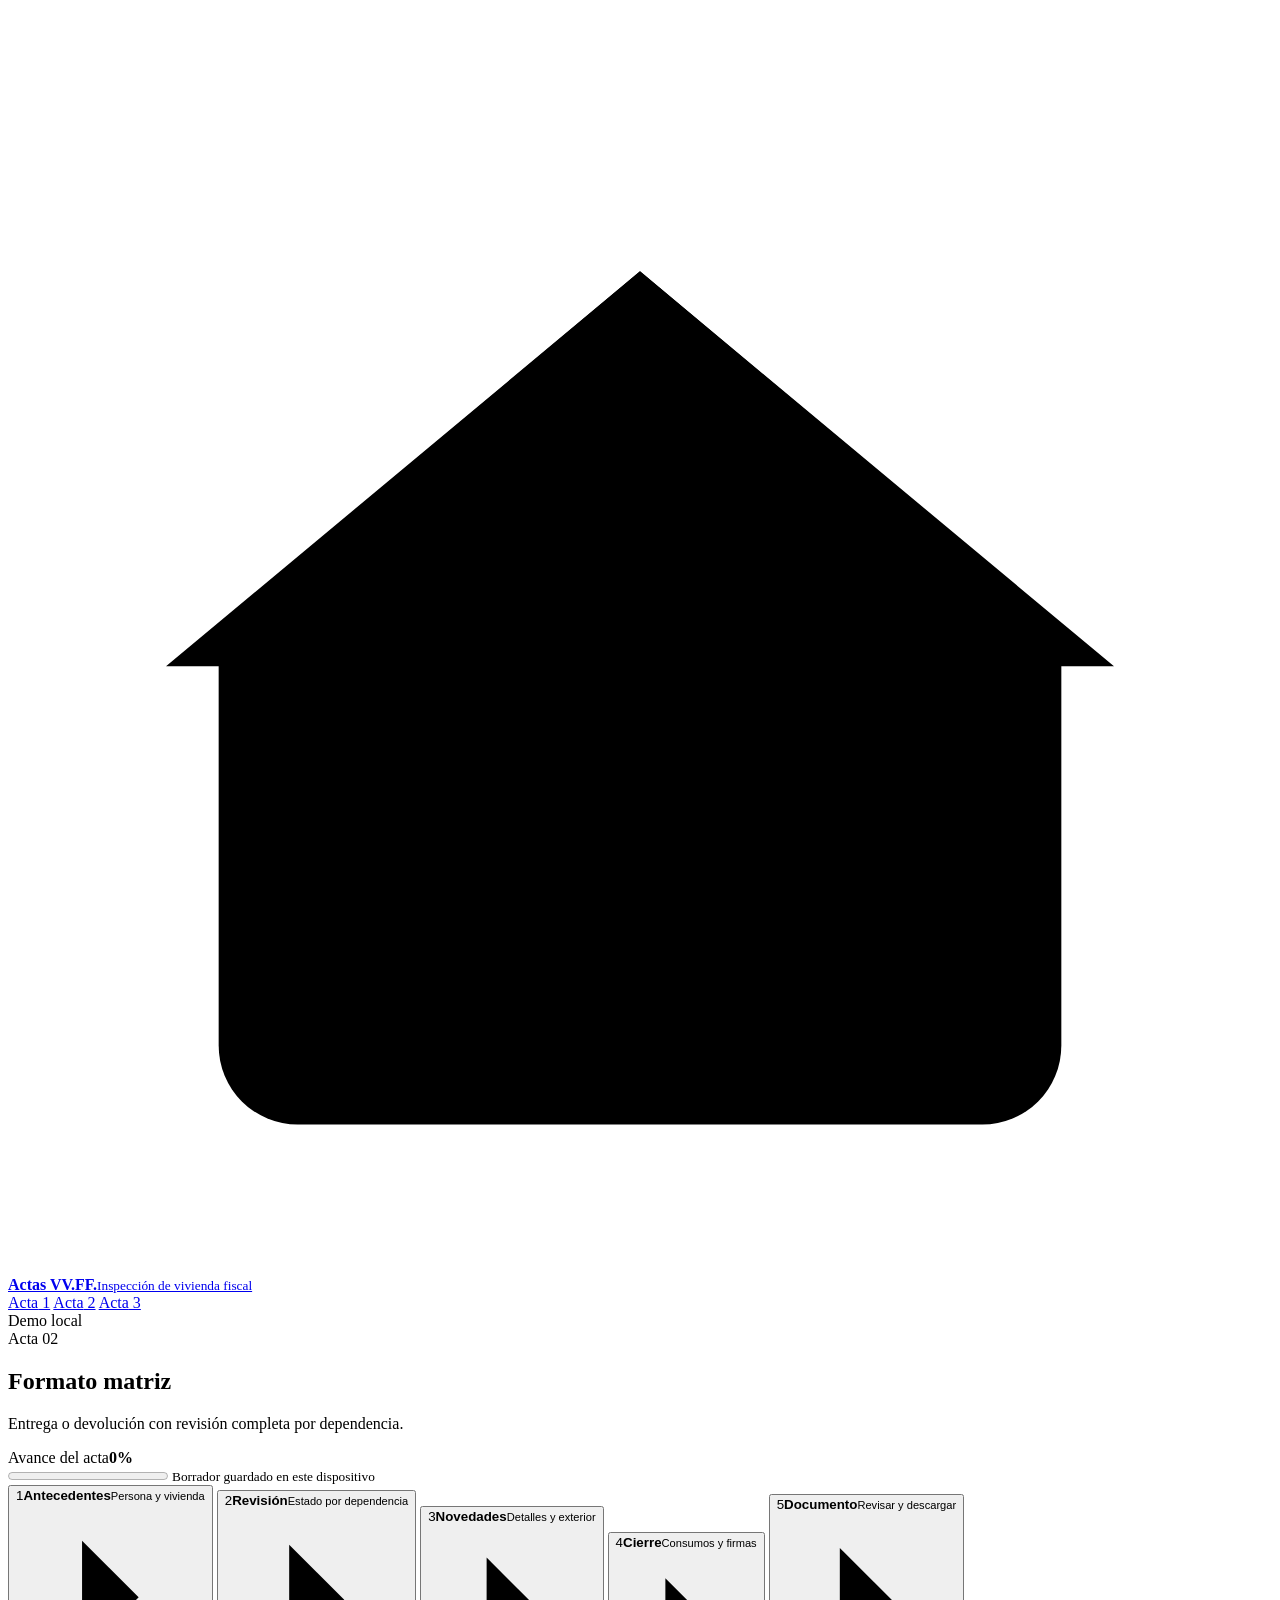
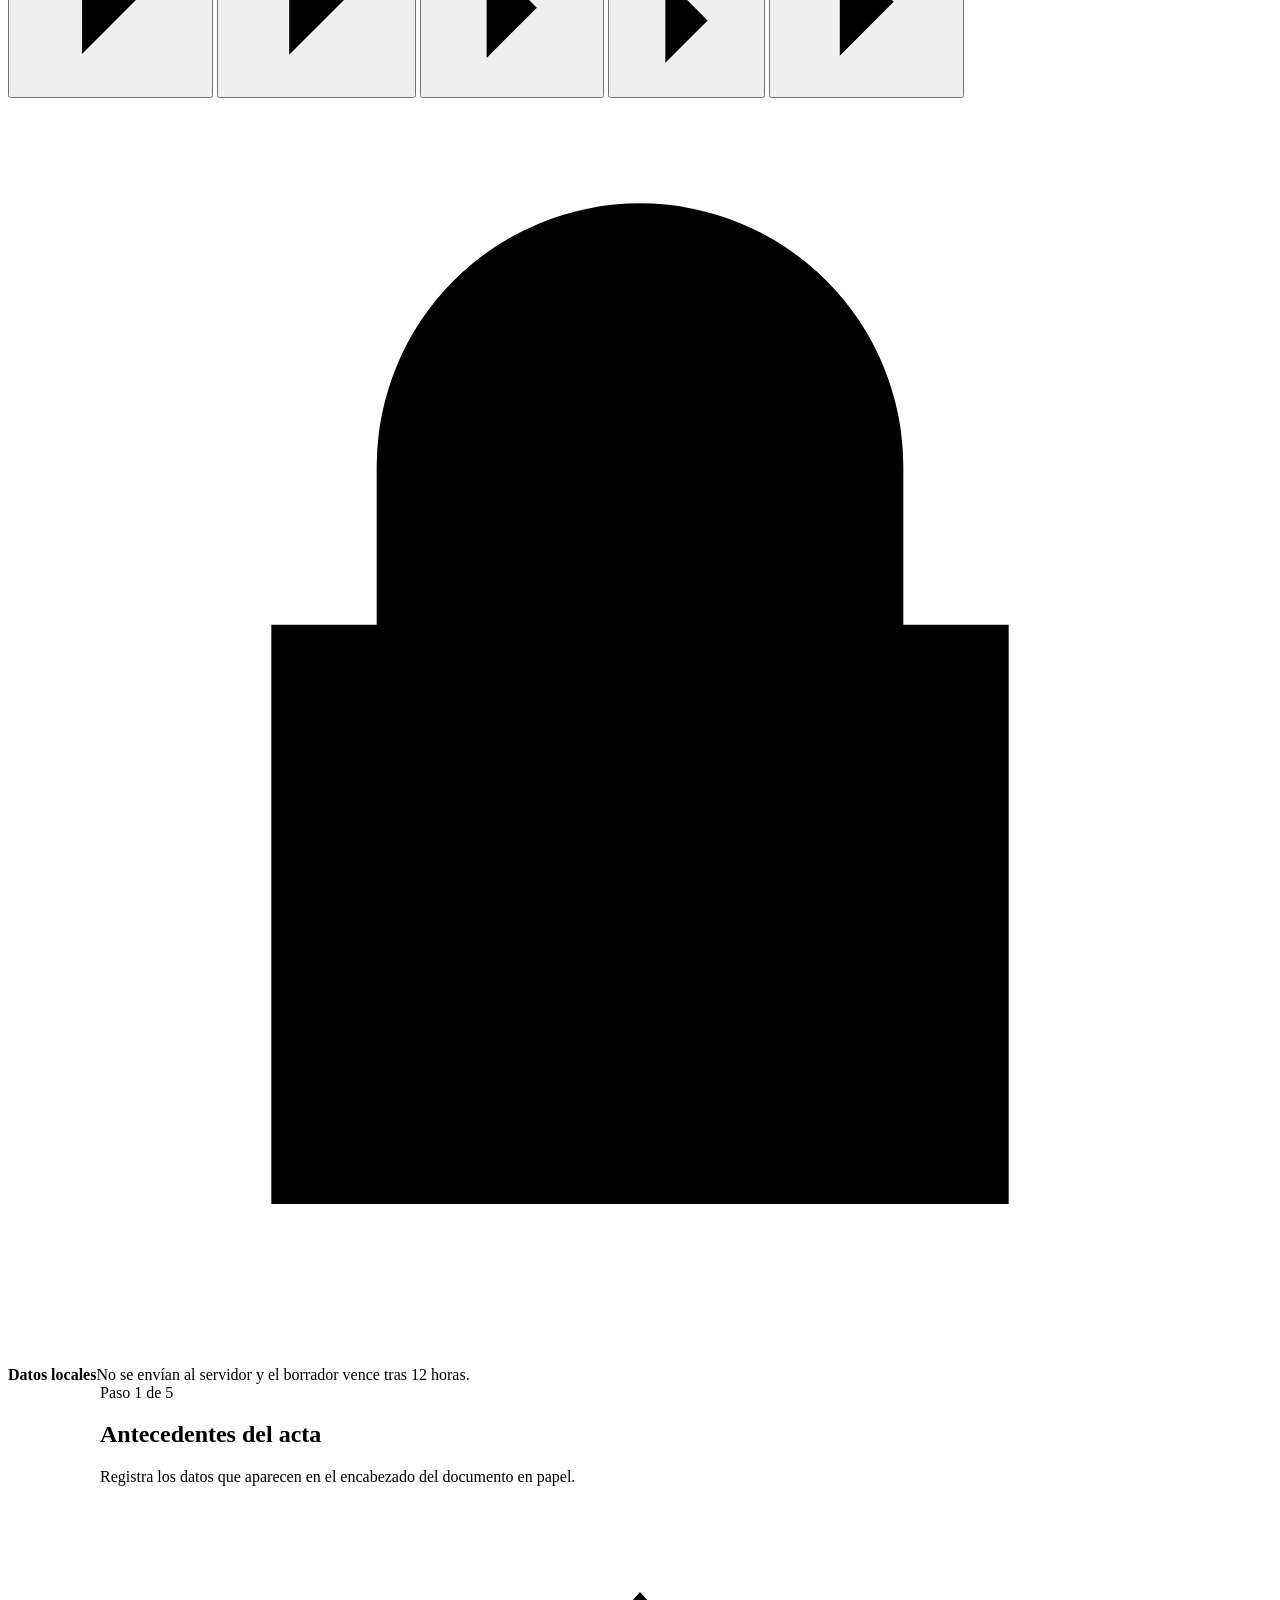
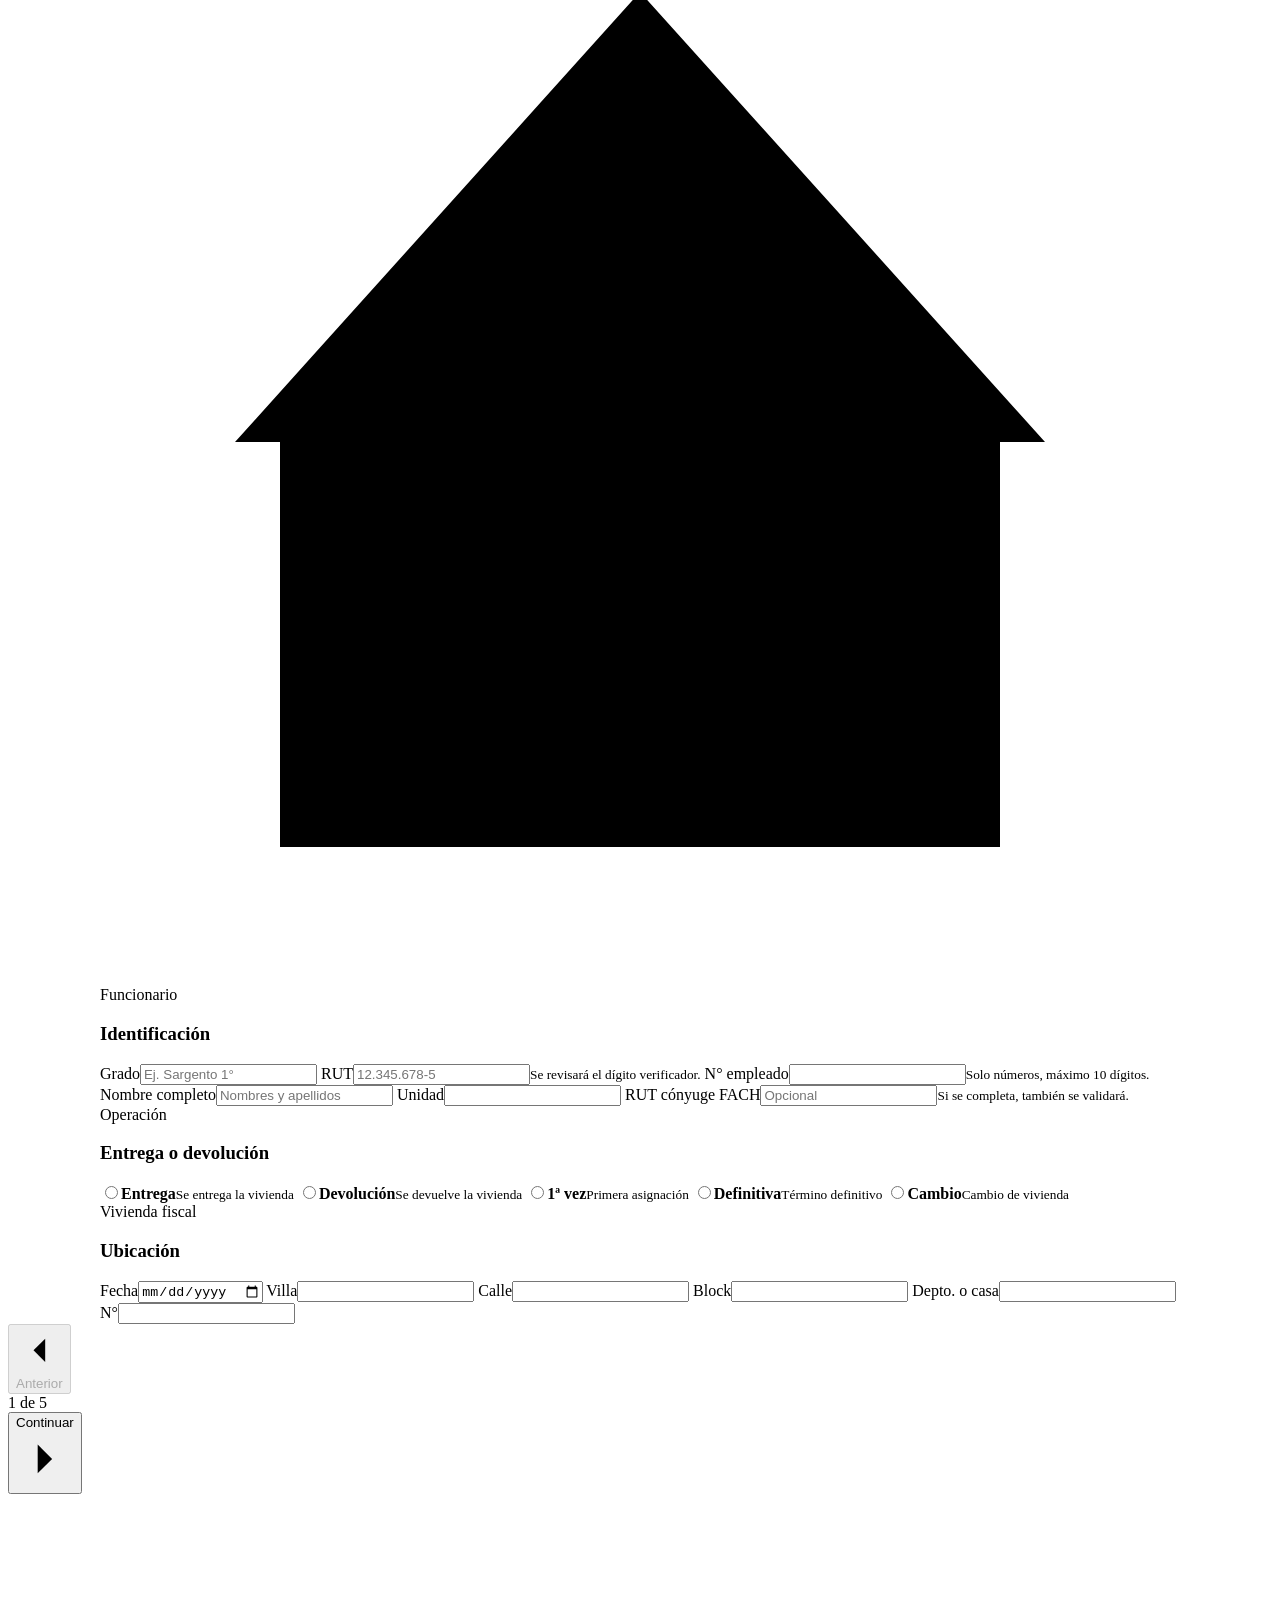
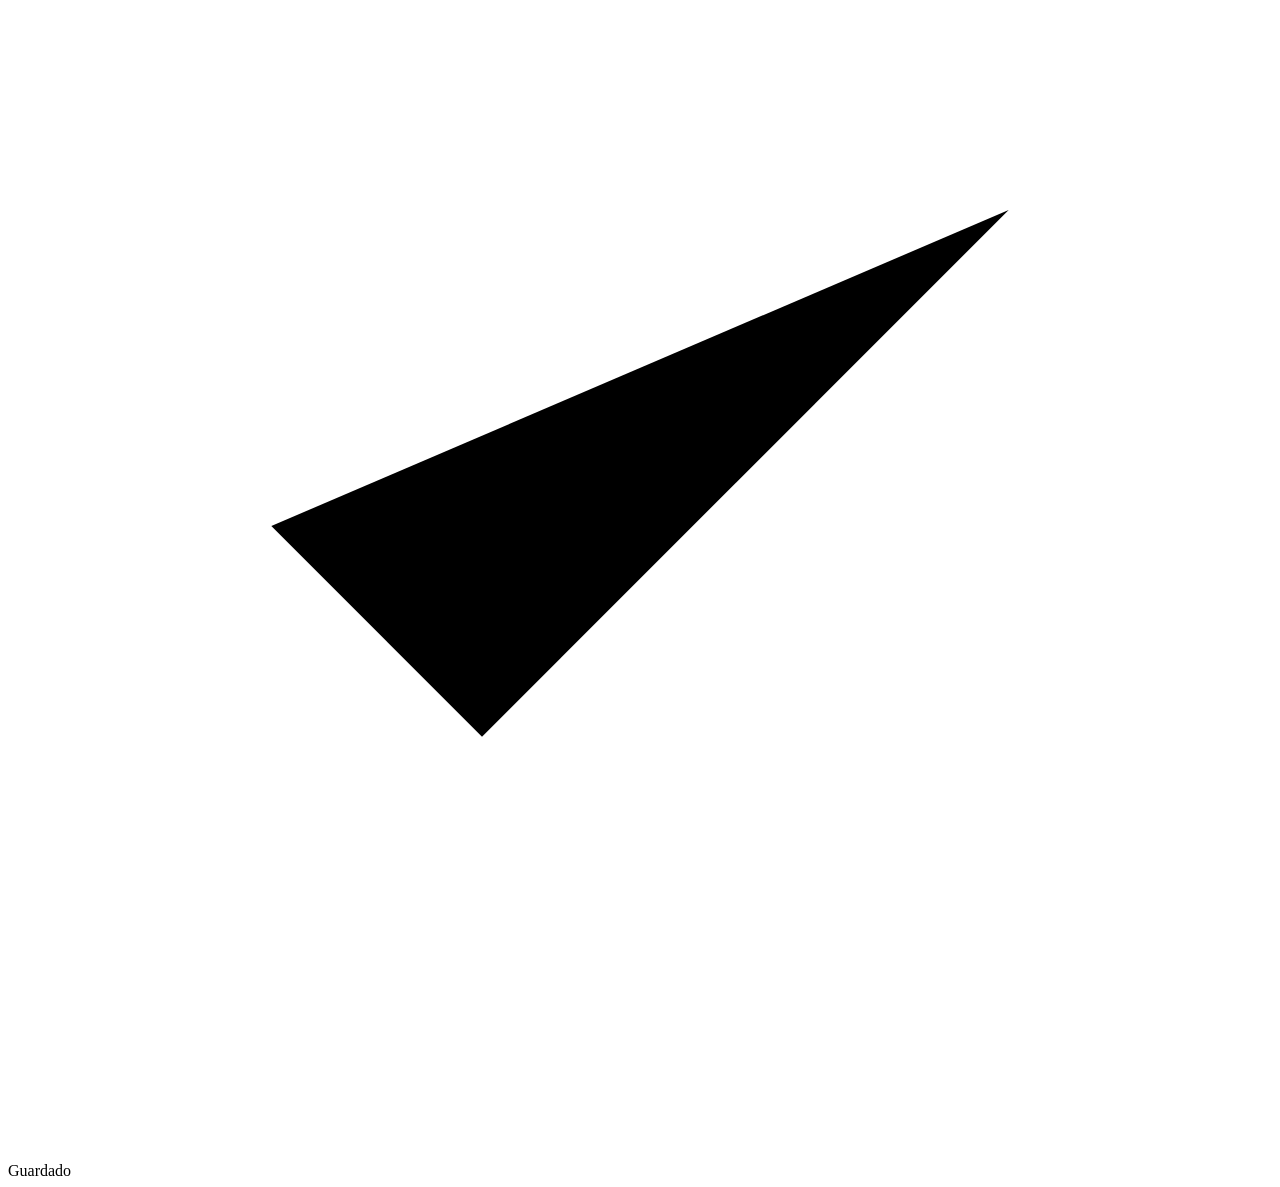
==== acta2.html @ b5ce5979 "Agregar acta2.html" ====
<!doctype html>
<html lang="es">
  <head>
    <meta charset="UTF-8" />
    <meta name="viewport" content="width=device-width, initial-scale=1, viewport-fit=cover" />
    <meta name="theme-color" content="#0d2c46" />
    <meta name="referrer" content="no-referrer" />
    <meta http-equiv="Content-Security-Policy" content="default-src 'self'; base-uri 'none'; object-src 'none'; script-src 'self'; style-src 'self'; img-src 'self' data: blob:; font-src 'self'; connect-src 'none'; media-src 'none'; frame-src 'none'; worker-src 'none'; form-action 'none'" />
    <meta name="description" content="Acta digital de entrega o devolución de vivienda fiscal." />
    <title>Acta 2 · Entrega o devolución de vivienda fiscal</title>
    <link rel="stylesheet" href="styles.css?v=20261114-1" />
    <link rel="stylesheet" href="acta2.css?v=20261113-2" />
  </head>
  <body>
    <div class="app-shell acta2-app">
      <header class="topbar">
        <a class="brand" href="index.html" aria-label="Inicio Actas Vivienda Fiscal">
          <span class="brand-mark" aria-hidden="true">
            <svg viewBox="0 0 48 48"><path d="M8 23.4 24 10l16 13.4v16a3 3 0 0 1-3 3H11a3 3 0 0 1-3-3v-16Z"/><path d="M18 42V28h12v14M6 25 24 10l18 15"/><path d="M35 10v8"/></svg>
          </span>
          <span><strong>Actas VV.FF.</strong><small>Inspección de vivienda fiscal</small></span>
        </a>
        <nav class="acta-switcher" aria-label="Seleccionar tipo de acta">
          <a href="index.html"><span>Acta</span> 1</a>
          <a class="is-active" href="acta2.html" aria-current="page"><span>Acta</span> 2</a>
          <a href="acta3.html"><span>Acta</span> 3</a>
        </nav>
        <div class="status-pill"><span></span> Demo local</div>
      </header>

      <div class="workspace">
        <aside class="sidebar" aria-label="Progreso del acta">
          <div class="sidebar-intro">
            <span class="eyebrow">Acta 02</span>
            <h1>Formato matriz</h1>
            <p>Entrega o devolución con revisión completa por dependencia.</p>
          </div>
          <div class="progress-card">
            <div class="progress-copy"><span>Avance del acta</span><strong id="progressValue">0%</strong></div>
            <progress class="progress-track" id="progressBar" max="100" value="0" aria-label="Avance del acta"></progress>
            <small id="draftStatus">Borrador guardado en este dispositivo</small>
          </div>
          <nav class="steps" aria-label="Secciones del acta">
            <button class="step is-active" type="button" data-step-target="0"><span class="step-number">1</span><span><strong>Antecedentes</strong><small>Persona y vivienda</small></span><svg viewBox="0 0 20 20"><path d="m7 4 6 6-6 6"/></svg></button>
            <button class="step" type="button" data-step-target="1"><span class="step-number">2</span><span><strong>Revisión</strong><small>Estado por dependencia</small></span><svg viewBox="0 0 20 20"><path d="m7 4 6 6-6 6"/></svg></button>
            <button class="step" type="button" data-step-target="2"><span class="step-number">3</span><span><strong>Novedades</strong><small>Detalles y exterior</small></span><svg viewBox="0 0 20 20"><path d="m7 4 6 6-6 6"/></svg></button>
            <button class="step" type="button" data-step-target="3"><span class="step-number">4</span><span><strong>Cierre</strong><small>Consumos y firmas</small></span><svg viewBox="0 0 20 20"><path d="m7 4 6 6-6 6"/></svg></button>
            <button class="step" type="button" data-step-target="4"><span class="step-number">5</span><span><strong>Documento</strong><small>Revisar y descargar</small></span><svg viewBox="0 0 20 20"><path d="m7 4 6 6-6 6"/></svg></button>
          </nav>
          <div class="privacy-note"><svg viewBox="0 0 24 24"><path d="M7 10V7a5 5 0 0 1 10 0v3M5 10h14v11H5z"/></svg><span><strong>Datos locales</strong>No se envían al servidor y el borrador vence tras 12 horas.</span></div>
        </aside>

        <main class="main-content">
          <form id="acta2Form" autocomplete="off">
            <section class="form-step is-active" data-step="0" aria-labelledby="a2Step0Title">
              <div class="section-heading"><div><span class="eyebrow">Paso 1 de 5</span><h2 id="a2Step0Title">Antecedentes del acta</h2><p>Registra los datos que aparecen en el encabezado del documento en papel.</p></div><span class="section-icon"><svg viewBox="0 0 24 24"><path d="M4 21v-9l8-7 8 7v9M9 21v-6h6v6M3 12l9-10 9 10"/></svg></span></div>

              <div class="form-card">
                <div class="card-heading"><span class="card-kicker">Funcionario</span><h3>Identificación</h3></div>
                <div class="field-grid cols-3">
                  <label class="field"><span>Grado</span><input name="grado" type="text" placeholder="Ej. Sargento 1°" maxlength="40" autocomplete="off" /></label>
                  <label class="field"><span>RUT</span><input name="rut" type="text" placeholder="12.345.678-5" maxlength="12" autocomplete="off" /><small class="field-help">Se revisará el dígito verificador.</small></label>
                  <label class="field"><span>N° empleado</span><input name="empleado" type="text" inputmode="numeric" maxlength="10" autocomplete="off" /><small class="field-help">Solo números, máximo 10 dígitos.</small></label>
                  <label class="field span-2"><span>Nombre completo</span><input name="nombre" type="text" placeholder="Nombres y apellidos" maxlength="80" autocomplete="off" /></label>
                  <label class="field"><span>Unidad</span><input name="unidad" type="text" maxlength="60" autocomplete="off" /></label>
                  <label class="field span-2"><span>RUT cónyuge FACH</span><input name="rutConyuge" type="text" placeholder="Opcional" maxlength="12" autocomplete="off" /><small class="field-help">Si se completa, también se validará.</small></label>
                </div>
              </div>

              <div class="form-card">
                <div class="card-heading"><span class="card-kicker">Operación</span><h3>Entrega o devolución</h3></div>
                <div class="choice-grid compact-choices">
                  <label class="choice-card"><input type="radio" name="operacion" value="Entrega"/><span class="choice-check"></span><strong>Entrega</strong><small>Se entrega la vivienda</small></label>
                  <label class="choice-card"><input type="radio" name="operacion" value="Devolución"/><span class="choice-check"></span><strong>Devolución</strong><small>Se devuelve la vivienda</small></label>
                  <label class="choice-card"><input type="radio" name="tipoOperacion" value="1ª vez"/><span class="choice-check"></span><strong>1ª vez</strong><small>Primera asignación</small></label>
                  <label class="choice-card"><input type="radio" name="tipoOperacion" value="Definitiva"/><span class="choice-check"></span><strong>Definitiva</strong><small>Término definitivo</small></label>
                  <label class="choice-card"><input type="radio" name="tipoOperacion" value="Cambio"/><span class="choice-check"></span><strong>Cambio</strong><small>Cambio de vivienda</small></label>
                </div>
              </div>

              <div class="form-card">
                <div class="card-heading"><span class="card-kicker">Vivienda fiscal</span><h3>Ubicación</h3></div>
                <div class="field-grid cols-3">
                  <label class="field"><span>Fecha</span><input name="fecha" type="date" /></label>
                  <label class="field"><span>Villa</span><input name="villa" type="text" maxlength="80" autocomplete="off" /></label>
                  <label class="field"><span>Calle</span><input name="calle" type="text" maxlength="80" autocomplete="off" /></label>
                  <label class="field"><span>Block</span><input name="block" type="text" maxlength="30" autocomplete="off" /></label>
                  <label class="field"><span>Depto. o casa</span><input name="deptoCasa" type="text" maxlength="30" autocomplete="off" /></label>
                  <label class="field"><span>N°</span><input name="numero" type="text" maxlength="30" autocomplete="off" /></label>
                </div>
              </div>
            </section>

            <section class="form-step" data-step="1" hidden aria-labelledby="a2Step1Title">
              <div class="section-heading"><div><span class="eyebrow">Paso 2 de 5</span><h2 id="a2Step1Title">Revisión por dependencia</h2><p>Elige el lugar que estás inspeccionando y marca B, R o M, igual que en la planilla.</p></div><span class="section-icon"><svg viewBox="0 0 24 24"><path d="M9 11 12 14 22 4M21 12v7a2 2 0 0 1-2 2H5a2 2 0 0 1-2-2V5a2 2 0 0 1 2-2h11"/></svg></span></div>
              <div class="paper-legend"><span><b class="good">B</b><strong>Bueno</strong></span><span><b class="regular">R</b><strong>Regular</strong></span><span><b class="bad">M</b><strong>Malo</strong></span><small>Toca nuevamente una marca para dejarla en blanco.</small></div>
              <div class="room-selector-wrap">
                <div class="room-selector-heading"><div><span class="card-kicker">Dependencia</span><h3 id="currentLocationTitle">Hall</h3></div><button type="button" class="button secondary mini-button" id="markAllGood">Completar pendientes con B</button></div>
                <div class="location-tabs" id="locationTabs" role="tablist" aria-label="Dependencias"></div>
              </div>
              <div id="matrixGroups" class="matrix-groups"></div>
            </section>

            <section class="form-step" data-step="2" hidden aria-labelledby="a2Step2Title">
              <div class="section-heading"><div><span class="eyebrow">Paso 3 de 5</span><h2 id="a2Step2Title">Detalle de novedades</h2><p>Anota las observaciones de cada dependencia y registra los elementos exteriores.</p></div><span class="section-icon"><svg viewBox="0 0 24 24"><path d="M4 4h16v16H4zM8 9h8M8 13h8M8 17h5"/></svg></span></div>
              <div class="form-card novelty-card">
                <div class="novelty-heading"><div><span class="card-kicker">Dependencia</span><h3 id="noveltyLocationTitle">Hall</h3></div><select id="noveltyLocation" aria-label="Seleccionar dependencia para escribir novedades"></select></div>
                <label class="field"><span>Novedades u observaciones</span><textarea id="noveltyText" rows="9" placeholder="Describe daños, faltantes, acuerdos o trabajos pendientes..."></textarea></label>
                <div class="novelty-count"><span id="noveltySavedState">Guardado automáticamente</span><span><b id="noveltyCount">0</b>/1200</span></div>
              </div>
              <div class="form-card">
                <div class="card-heading"><span class="card-kicker">Exterior de la vivienda</span><h3>Condición</h3></div>
                <div id="exteriorRows" class="exterior-rows"></div>
              </div>
            </section>

            <section class="form-step" data-step="3" hidden aria-labelledby="a2Step3Title">
              <div class="section-heading"><div><span class="eyebrow">Paso 4 de 5</span><h2 id="a2Step3Title">Cierre administrativo</h2><p>Completa consumos, documentos y firmas. Los campos pueden quedar pendientes.</p></div><span class="section-icon"><svg viewBox="0 0 24 24"><path d="M7 3h10v4H7zM5 5H3v16h18V5h-2M7 12h10M7 16h7"/></svg></span></div>
              <div class="form-card">
                <div class="card-heading"><span class="card-kicker">Propiedad y consumos</span><h3>Datos de control</h3></div>
                <div class="field-grid cols-3">
                  <label class="field"><span>Rol propiedad</span><input name="rolPropiedad" type="text" /></label>
                  <label class="field"><span>N° cliente agua</span><input name="clienteAgua" type="text" /></label>
                  <label class="field"><span>N° cliente electricidad</span><input name="clienteElectricidad" type="text" /></label>
                  <label class="field"><span>N° cliente gas</span><input name="clienteGas" type="text" /></label>
                  <label class="field"><span>Estado luz</span><input name="estadoLuz" type="text" placeholder="Pagado / pendiente / lectura" /></label>
                  <label class="field"><span>Estado agua</span><input name="estadoAgua" type="text" /></label>
                  <label class="field"><span>Estado gas</span><input name="estadoGas" type="text" /></label>
                  <label class="field"><span>Aseo domiciliario</span><input name="aseoDomiciliario" type="text" /></label>
                  <label class="field"><span>Gastos comunes</span><input name="gastosComunes" type="text" /></label>
                  <label class="field"><span>N° de llaves</span><input name="numeroLlaves" type="text" /></label>
                  <label class="field"><span>Controles remotos</span><input name="controlesRemotos" type="text" /></label>
                </div>
              </div>
              <div class="form-card">
                <div class="card-heading"><span class="card-kicker">Documentos entregados</span><h3>Boletas, comprobantes y certificados</h3></div>
                <div id="documentChecks" class="document-checks"></div>
              </div>
              <div class="form-card">
                <div class="card-heading"><span class="card-kicker">Gestión financiera</span><h3>Descuentos</h3></div>
                <div class="field-grid cols-3">
                  <label class="field"><span>DRAA 5,5% · cese</span><input name="draaCese" type="date" /></label>
                  <label class="field"><span>DRAA 5,5% · inicio</span><input name="draaInicio" type="date" /></label>
                  <label class="field"><span>Gasto común · cese</span><input name="gastoCese" type="date" /></label>
                  <label class="field"><span>Gasto común · inicio</span><input name="gastoInicio" type="date" /></label>
                  <label class="field"><span>Fecha de gestión</span><input name="fechaGestion" type="date" /></label>
                  <label class="field"><span>Nombre responsable</span><input name="responsableFinanzas" type="text" /></label>
                </div>
              </div>
              <div class="signature-grid" id="signatureGrid"></div>
            </section>

            <section class="form-step" data-step="4" hidden aria-labelledby="a2Step4Title">
              <div class="section-heading document-heading"><div><span class="eyebrow">Paso 5 de 5</span><h2 id="a2Step4Title">Documento listo para revisar</h2><p>El PDF se crea en este dispositivo y conserva el formato de matriz del acta.</p></div><button type="button" class="button secondary" id="refreshPreview">Actualizar vista</button></div>
              <div class="export-card"><div class="export-icon"><svg viewBox="0 0 24 24"><path d="M7 2h7l5 5v15H7zM14 2v5h5M12 11v7M9 15l3 3 3-3"/></svg></div><div><span class="card-kicker">Exportación local</span><h3>Acta 2 · Formato matriz</h3><p>4 páginas A4 apaisadas, listas para guardar o imprimir.</p></div><div class="export-actions"><button type="button" class="button primary download-button" id="downloadPdf">Descargar PDF</button><button type="button" class="button secondary" id="startNewActa">Nueva acta</button></div></div>
              <div class="resume-note"><svg viewBox="0 0 24 24"><path d="M4 4v6h6M20 20v-6h-6M5.6 15A8 8 0 0 0 19 17M18.4 9A8 8 0 0 0 5 7"/></svg><span><strong>El borrador queda guardado.</strong> Cambiar entre Acta 1 y Acta 2 no borra lo que hayas escrito.</span></div>
              <div class="preview-toolbar"><div><strong>Vista previa</strong><span>4 páginas · A4 apaisado</span></div><div class="preview-tabs" id="previewTabs" role="tablist"></div></div>
              <div class="document-preview"><div class="paper wide-paper"><canvas id="previewCanvas"></canvas></div></div>
            </section>
          </form>

          <footer class="form-actions"><button type="button" class="button ghost" id="previousStep" disabled><svg viewBox="0 0 24 24"><path d="m15 18-6-6 6-6"/></svg>Anterior</button><div class="step-counter"><span id="stepCounter">1</span> de 5</div><button type="button" class="button primary" id="nextStep">Continuar<svg viewBox="0 0 24 24"><path d="m9 18 6-6-6-6"/></svg></button></footer>
        </main>
      </div>
    </div>
    <div class="toast" id="toast" role="status" aria-live="polite"><svg viewBox="0 0 24 24"><path d="m5 12 4 4L19 6"/></svg><span>Guardado</span></div>
    <div class="modal-backdrop" id="finishModal" hidden><section class="finish-modal" role="dialog" aria-modal="true"><div class="finish-modal-icon"><svg viewBox="0 0 24 24"><path d="m5 12 4 4L19 6"/></svg></div><span class="card-kicker" id="finishKicker">Descarga completada</span><h2 id="finishTitle">PDF descargado correctamente</h2><p id="finishDescription">Puedes mantener este borrador o comenzar una nueva Acta 2.</p><div class="finish-options"><button type="button" class="finish-option keep" id="keepDraft"><span class="finish-option-icon"><svg viewBox="0 0 24 24"><path d="M4 4v6h6M20 20v-6h-6M5.6 15A8 8 0 0 0 19 17M18.4 9A8 8 0 0 0 5 7"/></svg></span><span><strong>Mantener borrador</strong><small>Podrás retomarla después</small></span></button><button type="button" class="finish-option new" id="confirmNewActa"><span class="finish-option-icon"><svg viewBox="0 0 24 24"><path d="M12 5v14M5 12h14"/></svg></span><span><strong>Iniciar nueva acta</strong><small>Limpiará campos y firmas</small></span></button></div><button type="button" class="modal-cancel" id="cancelModal">Cancelar</button></section></div>
    <script src="security.js?v=20261114-1"></script>
    <script src="validation.js?v=20261114-1"></script>
    <script src="acta2.js?v=20261114-1"></script>
  </body>
</html>
---- acta2.css ----
#acta2Form { max-width: 1080px; margin: 0 auto; }
.compact-choices { grid-template-columns: repeat(5, minmax(0, 1fr)); }
.compact-choices .choice-card { min-height: 96px; }

.paper-legend { margin-bottom: 16px; padding: 14px 17px; border: 1px solid var(--slate-200); border-radius: 13px; background: var(--white); display: flex; align-items: center; gap: 22px; box-shadow: var(--shadow-sm); }
.paper-legend > span { display: flex; align-items: center; gap: 8px; color: var(--slate-700); font-size: 0.72rem; }
.paper-legend b { width: 31px; height: 31px; border-radius: 7px; display: grid; place-items: center; color: var(--white); font-size: 0.8rem; }
.paper-legend b.good { background: var(--green); }
.paper-legend b.regular { background: var(--amber); }
.paper-legend b.bad { background: var(--red); }
.paper-legend small { margin-left: auto; color: var(--slate-500); font-size: 0.65rem; }

.room-selector-wrap { position: sticky; top: 88px; z-index: 22; margin-bottom: 15px; padding: 14px 15px 13px; border: 1px solid var(--slate-200); border-radius: 14px; background: rgb(255 255 255 / 0.96); box-shadow: 0 10px 30px rgb(7 27 45 / 0.11); backdrop-filter: blur(14px); }
.room-selector-heading { margin-bottom: 11px; display: flex; align-items: flex-end; justify-content: space-between; gap: 15px; }
.room-selector-heading h3, .novelty-heading h3 { margin: 4px 0 0; color: var(--navy-900); font-size: 1.02rem; }
.mini-button { min-height: 36px; padding: 0 12px; font-size: 0.66rem; }
.location-tabs { display: flex; gap: 6px; overflow-x: auto; padding-bottom: 2px; scrollbar-width: thin; }
.location-tab { min-height: 37px; flex: 0 0 auto; padding: 0 12px; border: 1px solid var(--slate-300); border-radius: 9px; color: var(--slate-600); background: var(--white); font-size: 0.66rem; font-weight: 800; }
.location-tab.is-active { border-color: var(--teal-600); color: var(--white); background: var(--teal-600); box-shadow: 0 4px 12px rgb(22 143 140 / 0.22); }
.location-tab.has-values:not(.is-active)::after { content: ""; width: 6px; height: 6px; margin-left: 7px; border-radius: 50%; background: var(--teal-500); display: inline-block; }

.matrix-groups { display: grid; gap: 11px; }
.matrix-group { border: 1px solid var(--slate-200); border-radius: 14px; overflow: hidden; background: var(--white); box-shadow: var(--shadow-sm); }
.matrix-group-toggle { width: 100%; min-height: 55px; padding: 11px 16px; border: 0; color: var(--navy-900); background: var(--white); display: flex; align-items: center; justify-content: space-between; text-align: left; }
.matrix-group-toggle > span { display: flex; align-items: center; gap: 11px; }
.matrix-group-toggle b { width: 33px; height: 33px; border-radius: 9px; display: grid; place-items: center; color: var(--teal-600); background: var(--teal-50); font-size: 0.7rem; }
.matrix-group-toggle strong { display: block; font-size: 0.8rem; }
.matrix-group-toggle small { display: block; margin-top: 2px; color: var(--slate-500); font-size: 0.62rem; }
.matrix-group-toggle svg { width: 17px; transition: transform 0.18s; }
.matrix-group.is-open .matrix-group-toggle svg { transform: rotate(180deg); }
.matrix-group-content { border-top: 1px solid var(--slate-100); }
.matrix-row { min-height: 58px; padding: 9px 14px 9px 17px; display: grid; grid-template-columns: minmax(150px, 1fr) auto; align-items: center; gap: 14px; }
.matrix-row + .matrix-row { border-top: 1px solid var(--slate-100); }
.matrix-row strong { color: var(--slate-700); font-size: 0.72rem; font-weight: 700; }
.brm-picker { display: grid; grid-template-columns: repeat(3, 50px); gap: 6px; }
.brm-button { width: 50px; height: 39px; border: 1px solid var(--slate-300); border-radius: 8px; color: var(--slate-600); background: var(--white); font-size: 0.72rem; font-weight: 900; }
.brm-button:hover { border-color: var(--teal-500); }
.brm-button.is-selected[data-value="B"] { border-color: var(--green); color: var(--white); background: var(--green); }
.brm-button.is-selected[data-value="R"] { border-color: var(--amber); color: var(--white); background: var(--amber); }
.brm-button.is-selected[data-value="M"] { border-color: var(--red); color: var(--white); background: var(--red); }

.novelty-heading { margin-bottom: 17px; display: flex; align-items: flex-end; justify-content: space-between; gap: 15px; }
.novelty-heading select { min-width: 215px; min-height: 44px; padding: 0 12px; border: 1px solid var(--slate-300); border-radius: 10px; color: var(--navy-900); background: var(--white); font-weight: 700; }
.novelty-count { margin-top: 7px; color: var(--slate-500); display: flex; justify-content: space-between; font-size: 0.63rem; }
.exterior-rows { border: 1px solid var(--slate-200); border-radius: 12px; overflow: hidden; }
.exterior-row { min-height: 58px; padding: 8px 12px 8px 15px; display: grid; grid-template-columns: minmax(150px, 1fr) auto minmax(120px, 0.6fr); align-items: center; gap: 12px; }
.exterior-row + .exterior-row { border-top: 1px solid var(--slate-200); }
.exterior-row > strong { color: var(--slate-700); font-size: 0.72rem; }
.yes-no { display: flex; gap: 5px; }
.yes-no button { min-width: 47px; height: 37px; border: 1px solid var(--slate-300); border-radius: 8px; color: var(--slate-600); background: var(--white); font-size: 0.67rem; font-weight: 900; }
.yes-no button.is-selected { border-color: var(--teal-600); color: var(--white); background: var(--teal-600); }
.exterior-row input { width: 100%; min-height: 38px; padding: 0 10px; border: 1px solid var(--slate-300); border-radius: 8px; outline: 0; }

.document-checks { display: grid; grid-template-columns: repeat(2, minmax(0, 1fr)); gap: 9px; }
.doc-check { min-height: 50px; padding: 8px 11px; border: 1px solid var(--slate-200); border-radius: 10px; color: var(--slate-700); background: var(--slate-50); display: flex; align-items: center; gap: 9px; cursor: pointer; font-size: 0.7rem; font-weight: 700; }
.doc-check input { width: 19px; height: 19px; accent-color: var(--teal-600); }
.wide-paper { width: min(100%, 920px); }

@media (max-width: 1100px) {
  .compact-choices { grid-template-columns: repeat(3, minmax(0, 1fr)); }
}

@media (max-width: 820px) {
  .room-selector-wrap { top: 129px; }
  .paper-legend { align-items: flex-start; flex-wrap: wrap; gap: 10px 16px; }
  .paper-legend small { width: 100%; margin-left: 0; }
  .compact-choices { grid-template-columns: repeat(2, minmax(0, 1fr)); }
  .document-checks { grid-template-columns: 1fr; }
}

@media (max-width: 560px) {
  .room-selector-wrap { top: 129px; margin-left: -4px; margin-right: -4px; }
  .matrix-row { grid-template-columns: minmax(110px, 1fr) auto; padding-left: 13px; }
  .brm-picker { grid-template-columns: repeat(3, 43px); }
  .brm-button { width: 43px; }
  .novelty-heading { align-items: stretch; flex-direction: column; }
  .novelty-heading select { width: 100%; min-width: 0; }
  .exterior-row { grid-template-columns: 1fr auto; }
  .exterior-row input { grid-column: 1 / -1; }
  .compact-choices { grid-template-columns: 1fr; }
}

@media print {
  .acta2-app .form-step:not([data-step="4"]) { display: none !important; }
  .acta2-app .document-preview { display: block; }
}
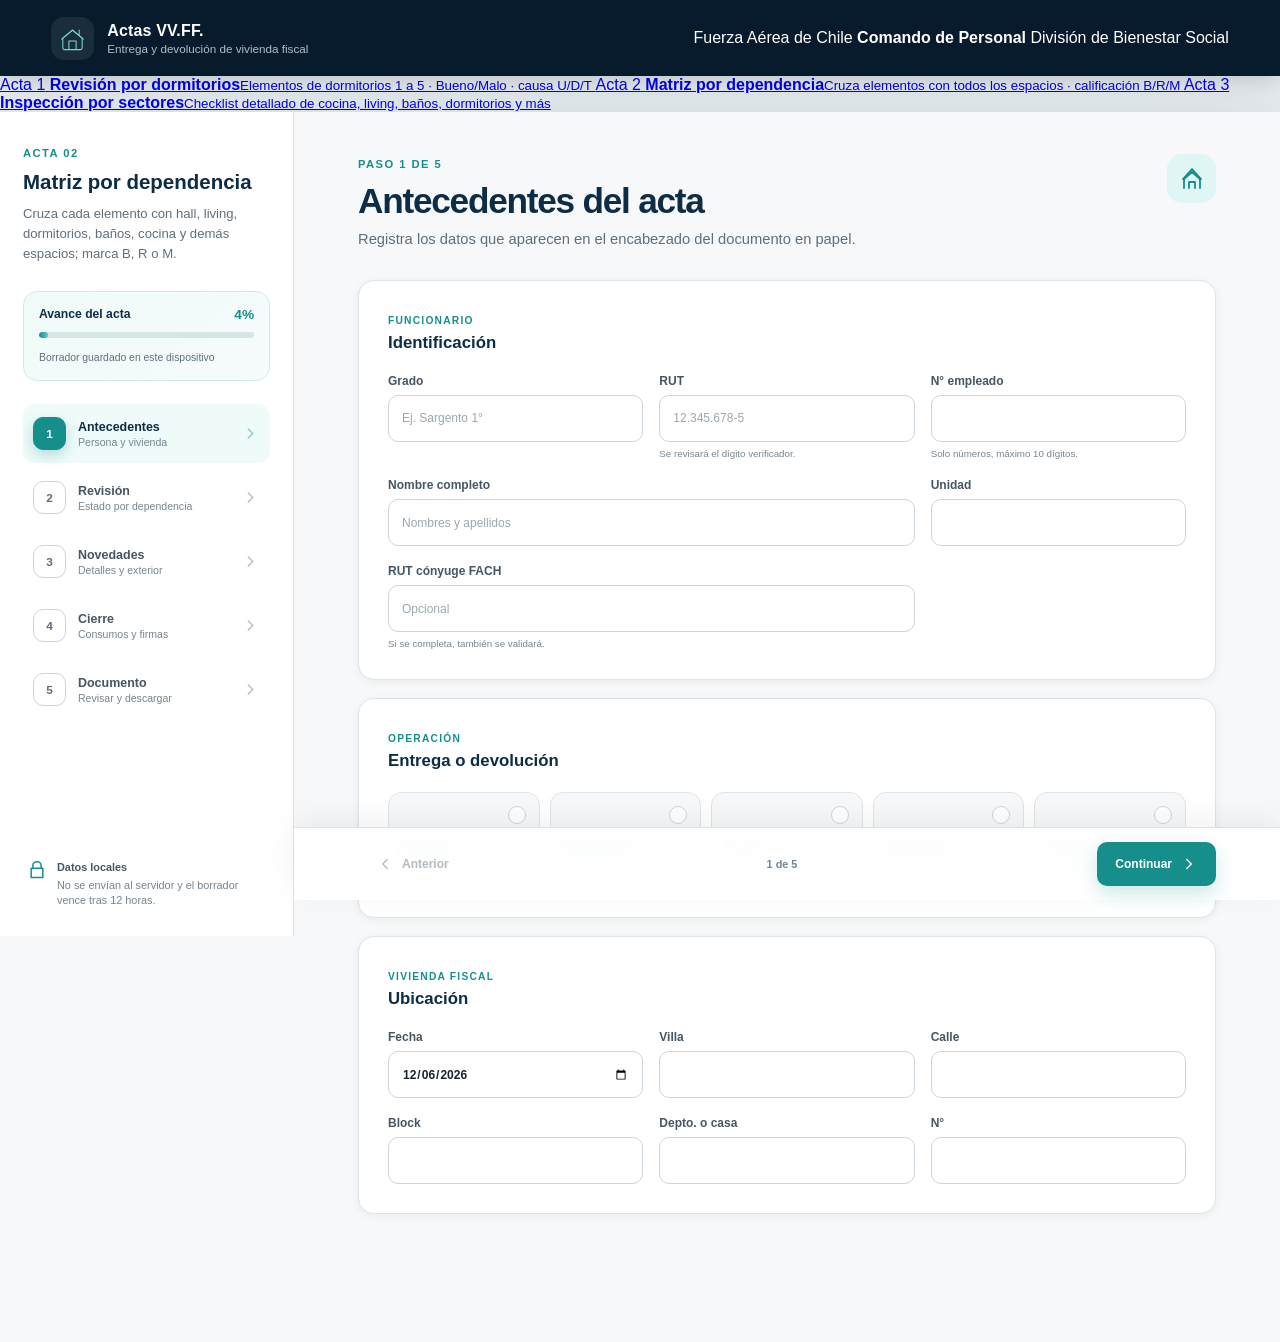
==== commit 62e27a94: "Diferenciar las actas y agregar encabezado institucional" ====
--- a/acta2.html
+++ b/acta2.html
@@ -6,9 +6,9 @@
     <meta name="theme-color" content="#0d2c46" />
     <meta name="referrer" content="no-referrer" />
     <meta http-equiv="Content-Security-Policy" content="default-src 'self'; base-uri 'none'; object-src 'none'; script-src 'self'; style-src 'self'; img-src 'self' data: blob:; font-src 'self'; connect-src 'none'; media-src 'none'; frame-src 'none'; worker-src 'none'; form-action 'none'" />
-    <meta name="description" content="Acta digital de entrega o devolución de vivienda fiscal." />
-    <title>Acta 2 · Entrega o devolución de vivienda fiscal</title>
-    <link rel="stylesheet" href="styles.css?v=20261114-1" />
+    <meta name="description" content="Acta digital de entrega o devolución con matriz de revisión por dependencia." />
+    <title>Acta 2 · Matriz por dependencia</title>
+    <link rel="stylesheet" href="styles.css?v=20261114-2" />
     <link rel="stylesheet" href="acta2.css?v=20261113-2" />
   </head>
   <body>
@@ -18,22 +18,38 @@
           <span class="brand-mark" aria-hidden="true">
             <svg viewBox="0 0 48 48"><path d="M8 23.4 24 10l16 13.4v16a3 3 0 0 1-3 3H11a3 3 0 0 1-3-3v-16Z"/><path d="M18 42V28h12v14M6 25 24 10l18 15"/><path d="M35 10v8"/></svg>
           </span>
-          <span><strong>Actas VV.FF.</strong><small>Inspección de vivienda fiscal</small></span>
+          <span><strong>Actas VV.FF.</strong><small>Entrega y devolución de vivienda fiscal</small></span>
         </a>
-        <nav class="acta-switcher" aria-label="Seleccionar tipo de acta">
-          <a href="index.html"><span>Acta</span> 1</a>
-          <a class="is-active" href="acta2.html" aria-current="page"><span>Acta</span> 2</a>
-          <a href="acta3.html"><span>Acta</span> 3</a>
+        <div class="institutional-mark" aria-label="Fuerza Aérea de Chile, Comando de Personal, División de Bienestar Social">
+          <span>Fuerza Aérea de Chile</span>
+          <strong>Comando de Personal</strong>
+          <span>División de Bienestar Social</span>
+        </div>
+      </header>
+
+      <div class="acta-catalog-wrap">
+        <nav class="acta-catalog" aria-label="Seleccionar el formato de acta">
+          <a class="acta-option" href="index.html">
+            <span class="acta-number">Acta 1</span>
+            <span class="acta-option-copy"><strong>Revisión por dormitorios</strong><small>Elementos de dormitorios 1 a 5 · Bueno/Malo · causa U/D/T</small></span>
+          </a>
+          <a class="acta-option is-active" href="acta2.html" aria-current="page">
+            <span class="acta-number">Acta 2</span>
+            <span class="acta-option-copy"><strong>Matriz por dependencia</strong><small>Cruza elementos con todos los espacios · calificación B/R/M</small></span>
+          </a>
+          <a class="acta-option" href="acta3.html">
+            <span class="acta-number">Acta 3</span>
+            <span class="acta-option-copy"><strong>Inspección por sectores</strong><small>Checklist detallado de cocina, living, baños, dormitorios y más</small></span>
+          </a>
         </nav>
-        <div class="status-pill"><span></span> Demo local</div>
-      </header>
+      </div>
 
       <div class="workspace">
         <aside class="sidebar" aria-label="Progreso del acta">
           <div class="sidebar-intro">
             <span class="eyebrow">Acta 02</span>
-            <h1>Formato matriz</h1>
-            <p>Entrega o devolución con revisión completa por dependencia.</p>
+            <h1>Matriz por dependencia</h1>
+            <p>Cruza cada elemento con hall, living, dormitorios, baños, cocina y demás espacios; marca B, R o M.</p>
           </div>
           <div class="progress-card">
             <div class="progress-copy"><span>Avance del acta</span><strong id="progressValue">0%</strong></div>
--- a/styles.css
+++ b/styles.css
@@ -0,0 +1,409 @@
+:root {
+  --navy-950: #071b2d;
+  --navy-900: #0d2c46;
+  --navy-800: #153d5d;
+  --navy-700: #23516f;
+  --teal-600: #168f8c;
+  --teal-500: #23aaa5;
+  --teal-100: #dff6f4;
+  --teal-50: #effbf9;
+  --slate-900: #182431;
+  --slate-700: #465664;
+  --slate-600: #5f6f7d;
+  --slate-500: #768591;
+  --slate-300: #cdd6dc;
+  --slate-200: #dde4e8;
+  --slate-100: #edf1f3;
+  --slate-50: #f6f8f9;
+  --white: #fff;
+  --green: #25865a;
+  --green-soft: #e6f5ec;
+  --amber: #b36a14;
+  --amber-soft: #fff3da;
+  --red: #ba3a3a;
+  --red-soft: #fdeaea;
+  --shadow-sm: 0 2px 8px rgb(7 27 45 / 0.06);
+  --shadow-md: 0 18px 50px rgb(7 27 45 / 0.12);
+  --radius-sm: 10px;
+  --radius-md: 16px;
+  --radius-lg: 24px;
+  --sidebar-width: 294px;
+}
+
+* { box-sizing: border-box; }
+
+html { scroll-behavior: smooth; }
+
+body {
+  margin: 0;
+  min-width: 320px;
+  background: #e8eef1;
+  color: var(--slate-900);
+  font-family: Inter, ui-sans-serif, -apple-system, BlinkMacSystemFont, "Segoe UI", sans-serif;
+  -webkit-font-smoothing: antialiased;
+}
+
+button, input, textarea, select { font: inherit; }
+button { cursor: pointer; }
+svg { fill: none; stroke: currentColor; stroke-width: 1.8; stroke-linecap: round; stroke-linejoin: round; }
+
+.app-shell { min-height: 100vh; }
+
+.topbar {
+  height: 76px;
+  padding: 0 clamp(18px, 4vw, 54px);
+  background: var(--navy-950);
+  color: var(--white);
+  display: flex;
+  align-items: center;
+  justify-content: space-between;
+  position: sticky;
+  top: 0;
+  z-index: 50;
+  box-shadow: 0 4px 20px rgb(0 0 0 / 0.16);
+}
+
+.brand { color: inherit; display: flex; align-items: center; gap: 13px; text-decoration: none; }
+.brand-mark { width: 43px; height: 43px; display: grid; place-items: center; border-radius: 13px; color: #79d8d2; background: rgb(255 255 255 / 0.08); }
+.brand-mark svg { width: 29px; height: 29px; stroke-width: 1.7; }
+.brand strong, .brand small { display: block; }
+.brand strong { font-size: 1rem; letter-spacing: 0.01em; }
+.brand small { margin-top: 2px; color: #aebfca; font-size: 0.73rem; }
+
+.status-pill { display: flex; align-items: center; gap: 8px; border: 1px solid rgb(255 255 255 / 0.18); padding: 8px 12px; border-radius: 999px; color: #dce7ed; font-size: 0.76rem; font-weight: 700; }
+.status-pill span { width: 7px; height: 7px; background: #70d9a5; border-radius: 50%; box-shadow: 0 0 0 4px rgb(112 217 165 / 0.12); }
+
+.acta-switcher { position: absolute; left: 50%; transform: translateX(-50%); padding: 4px; border: 1px solid rgb(255 255 255 / 0.15); border-radius: 11px; background: rgb(255 255 255 / 0.07); display: flex; align-items: center; gap: 3px; }
+.acta-switcher a, .acta-switcher > span { min-height: 34px; padding: 0 13px; border-radius: 8px; color: #b8c8d2; display: inline-flex; align-items: center; gap: 4px; text-decoration: none; font-size: 0.7rem; font-weight: 800; white-space: nowrap; }
+.acta-switcher a:hover { color: var(--white); background: rgb(255 255 255 / 0.08); }
+.acta-switcher .is-active { color: var(--navy-950); background: #7edbd5; box-shadow: 0 3px 10px rgb(0 0 0 / 0.18); }
+.acta-switcher .is-pending { opacity: 0.48; cursor: not-allowed; }
+
+.workspace { min-height: calc(100vh - 76px); display: grid; grid-template-columns: var(--sidebar-width) minmax(0, 1fr); max-width: 1600px; margin: 0 auto; background: var(--slate-50); box-shadow: 0 0 90px rgb(7 27 45 / 0.12); }
+
+.sidebar {
+  background: var(--white);
+  border-right: 1px solid var(--slate-200);
+  padding: 31px 23px 28px;
+  position: sticky;
+  top: 76px;
+  align-self: start;
+  height: calc(100vh - 76px);
+  overflow-y: auto;
+  display: flex;
+  flex-direction: column;
+}
+
+.eyebrow { color: var(--teal-600); font-size: 0.7rem; line-height: 1; font-weight: 800; letter-spacing: 0.13em; text-transform: uppercase; }
+.sidebar-intro h1 { margin: 8px 0 9px; color: var(--navy-900); font-size: 1.28rem; line-height: 1.25; }
+.sidebar-intro p { margin: 0; color: var(--slate-600); font-size: 0.82rem; line-height: 1.55; }
+
+.progress-card { margin: 26px 0 23px; padding: 15px; background: linear-gradient(140deg, var(--teal-50), #f6fbfb); border: 1px solid #cfe9e7; border-radius: 14px; }
+.progress-copy { display: flex; align-items: center; justify-content: space-between; color: var(--navy-900); font-size: 0.76rem; font-weight: 700; }
+.progress-copy strong { color: var(--teal-600); font-size: 0.85rem; }
+.progress-track { width: 100%; height: 6px; margin: 10px 0 9px; border: 0; border-radius: 999px; background: #d4e7e5; overflow: hidden; appearance: none; }
+.progress-track::-webkit-progress-bar { border-radius: 999px; background: #d4e7e5; }
+.progress-track::-webkit-progress-value { border-radius: 999px; background: linear-gradient(90deg, var(--teal-600), #58cbc4); transition: width 0.3s ease; }
+.progress-track::-moz-progress-bar { border-radius: 999px; background: linear-gradient(90deg, var(--teal-600), #58cbc4); }
+.progress-card small { color: var(--slate-600); font-size: 0.65rem; }
+
+.steps { display: grid; gap: 5px; }
+.step {
+  width: 100%;
+  min-height: 59px;
+  padding: 9px 9px 9px 10px;
+  border: 0;
+  border-radius: 12px;
+  background: transparent;
+  color: var(--slate-600);
+  display: grid;
+  grid-template-columns: 35px 1fr 18px;
+  align-items: center;
+  gap: 10px;
+  text-align: left;
+  transition: 0.2s ease;
+}
+.step:hover { background: var(--slate-50); color: var(--navy-900); }
+.step-number { width: 33px; height: 33px; border: 1px solid var(--slate-300); display: grid; place-items: center; border-radius: 10px; color: var(--slate-600); font-size: 0.74rem; font-weight: 800; background: var(--white); }
+.step strong, .step small { display: block; }
+.step strong { color: var(--slate-700); font-size: 0.78rem; }
+.step small { margin-top: 2px; color: var(--slate-500); font-size: 0.66rem; }
+.step > svg { width: 15px; opacity: 0.45; }
+.step.is-active { background: var(--teal-50); color: var(--teal-600); }
+.step.is-active .step-number { color: var(--white); border-color: var(--teal-600); background: var(--teal-600); box-shadow: 0 5px 14px rgb(22 143 140 / 0.28); }
+.step.is-active strong { color: var(--navy-900); }
+.step.is-complete .step-number { font-size: 0; background: var(--green-soft); border-color: #b6dfc8; color: var(--green); }
+.step.is-complete .step-number::after { content: "✓"; font-size: 0.9rem; }
+
+.privacy-note { margin-top: auto; padding: 20px 4px 0; display: flex; align-items: flex-start; gap: 10px; color: var(--slate-500); font-size: 0.68rem; line-height: 1.4; }
+.privacy-note svg { width: 20px; flex: 0 0 20px; color: var(--teal-600); }
+.privacy-note strong { display: block; margin-bottom: 2px; color: var(--slate-700); }
+
+.main-content { min-width: 0; padding: 42px clamp(24px, 5vw, 74px) 110px; position: relative; }
+#actaForm { max-width: 1040px; margin: 0 auto; }
+.form-step { animation: fadeIn 0.26s ease; }
+@keyframes fadeIn { from { opacity: 0; transform: translateY(5px); } to { opacity: 1; transform: none; } }
+
+.section-heading { margin-bottom: 28px; display: flex; align-items: flex-start; justify-content: space-between; gap: 24px; }
+.section-heading h2 { margin: 9px 0 8px; color: var(--navy-900); font-size: clamp(1.65rem, 3vw, 2.2rem); line-height: 1.12; letter-spacing: -0.035em; }
+.section-heading p { margin: 0; max-width: 650px; color: var(--slate-600); font-size: 0.92rem; line-height: 1.6; }
+.section-icon { width: 49px; height: 49px; flex: 0 0 49px; border-radius: 15px; display: grid; place-items: center; background: var(--teal-100); color: var(--teal-600); }
+.section-icon svg { width: 24px; height: 24px; }
+
+.form-card, .signature-card { margin-bottom: 18px; padding: clamp(20px, 3vw, 29px); border: 1px solid var(--slate-200); border-radius: var(--radius-md); background: var(--white); box-shadow: var(--shadow-sm); }
+.card-heading { margin-bottom: 21px; }
+.card-kicker { color: var(--teal-600); font-size: 0.64rem; font-weight: 800; letter-spacing: 0.12em; text-transform: uppercase; }
+.card-heading h3, .signature-heading h3, .inspection-toolbar h3, .export-card h3 { margin: 5px 0 0; color: var(--navy-900); font-size: 1.05rem; }
+.inline-heading { display: flex; justify-content: space-between; align-items: flex-end; gap: 15px; }
+.selection-hint { color: var(--slate-500); font-size: 0.7rem; }
+
+.field-grid { display: grid; gap: 18px 16px; }
+.field-grid.cols-3 { grid-template-columns: repeat(3, minmax(0, 1fr)); }
+.field-grid.cols-2 { grid-template-columns: repeat(2, minmax(0, 1fr)); }
+.field.span-2 { grid-column: span 2; }
+.field { display: flex; flex-direction: column; gap: 7px; color: var(--slate-700); font-size: 0.75rem; font-weight: 700; }
+.field > span { display: flex; align-items: center; gap: 6px; }
+.field em { padding: 3px 6px; border-radius: 5px; color: var(--teal-600); background: var(--teal-50); font-size: 0.54rem; font-style: normal; text-transform: uppercase; letter-spacing: 0.04em; }
+.field input, .field textarea, .item-observation input {
+  width: 100%;
+  border: 1px solid var(--slate-300);
+  border-radius: 10px;
+  outline: none;
+  background: var(--white);
+  color: var(--slate-900);
+  transition: border-color 0.18s, box-shadow 0.18s, background 0.18s;
+}
+.field input { min-height: 47px; padding: 0 13px; }
+.field textarea { min-height: 112px; padding: 12px 13px; resize: vertical; line-height: 1.45; }
+.field input::placeholder, .field textarea::placeholder, .item-observation input::placeholder { color: #9ba7af; font-weight: 400; }
+.field input:focus, .field textarea:focus, .item-observation input:focus { border-color: var(--teal-500); box-shadow: 0 0 0 4px rgb(35 170 165 / 0.11); }
+.field-help { margin-top: -2px; color: var(--slate-500); font-size: 0.61rem; font-weight: 500; line-height: 1.35; }
+.field.has-error > span { color: var(--red); }
+.field.has-error input, .field.has-error textarea { border-color: var(--red); background: #fffafa; box-shadow: 0 0 0 3px rgb(186 58 58 / 0.08); }
+.field-error { color: var(--red); font-size: 0.62rem; font-weight: 700; line-height: 1.35; }
+
+.tip-card, .declaration-card { display: flex; align-items: flex-start; gap: 12px; padding: 15px 17px; border: 1px solid #cfe5e9; border-radius: 13px; background: #eff8fa; color: var(--slate-600); font-size: 0.76rem; line-height: 1.55; }
+.tip-card svg, .declaration-icon { width: 21px; height: 21px; flex: 0 0 21px; color: var(--teal-600); }
+.tip-card p, .declaration-card p { margin: 0; }
+.tip-card strong, .declaration-card strong { color: var(--navy-900); }
+
+.choice-grid { display: grid; grid-template-columns: repeat(4, minmax(0, 1fr)); gap: 10px; }
+.choice-card { position: relative; min-height: 110px; padding: 16px 12px; border: 1px solid var(--slate-200); border-radius: 13px; background: var(--slate-50); display: flex; flex-direction: column; justify-content: flex-end; transition: 0.18s ease; cursor: pointer; }
+.choice-card:hover { border-color: #9bcfcb; transform: translateY(-1px); }
+.choice-card input, .final-choice input { position: absolute; opacity: 0; pointer-events: none; }
+.choice-check { position: absolute; top: 13px; right: 13px; width: 18px; height: 18px; border: 1.5px solid var(--slate-300); border-radius: 50%; background: var(--white); }
+.choice-card strong { color: var(--navy-900); font-size: 0.78rem; }
+.choice-card small { margin-top: 4px; color: var(--slate-500); font-size: 0.66rem; }
+.choice-card:has(input:checked) { border-color: var(--teal-500); background: var(--teal-50); box-shadow: 0 0 0 2px rgb(35 170 165 / 0.1); }
+.choice-card:has(input:checked) .choice-check { border-color: var(--teal-600); box-shadow: inset 0 0 0 4px var(--white); background: var(--teal-600); }
+
+.inspection-toolbar { margin: 32px 0 16px; display: flex; align-items: flex-end; justify-content: space-between; gap: 20px; }
+.inspection-toolbar h3 { margin-top: 7px; font-size: 1.2rem; }
+.inspection-toolbar p { margin: 5px 0 0; color: var(--slate-600); font-size: 0.76rem; }
+.paper-help { min-width: 255px; padding: 10px 13px; border: 1px solid #cbd9de; border-radius: 11px; background: var(--white); display: flex; align-items: center; gap: 10px; color: var(--slate-600); }
+.paper-help-check { width: 31px; height: 31px; flex: 0 0 31px; border: 2px solid var(--teal-600); border-radius: 5px; display: grid; place-items: center; color: var(--teal-600); font-size: 1.1rem; font-weight: 900; }
+.paper-help strong, .paper-help small { display: block; }
+.paper-help strong { color: var(--navy-900); font-size: 0.69rem; }
+.paper-help small { margin-top: 2px; font-size: 0.6rem; }
+
+.inspection-groups { display: grid; gap: 12px; }
+.inspection-group { border: 1px solid var(--slate-200); border-radius: 14px; overflow: hidden; background: var(--white); box-shadow: var(--shadow-sm); }
+.group-toggle { width: 100%; min-height: 58px; padding: 12px 17px; border: 0; background: var(--white); color: var(--navy-900); display: flex; align-items: center; justify-content: space-between; gap: 15px; text-align: left; }
+.group-toggle > span:first-child { display: flex; align-items: center; gap: 12px; }
+.group-icon { width: 33px; height: 33px; display: grid; place-items: center; border-radius: 9px; color: var(--teal-600); background: var(--teal-50); font-size: 0.77rem; font-weight: 900; }
+.group-toggle strong { display: block; font-size: 0.82rem; }
+.group-toggle small { display: block; margin-top: 2px; color: var(--slate-500); font-size: 0.65rem; }
+.group-toggle svg { width: 18px; transition: transform 0.2s; }
+.inspection-group.is-open .group-toggle svg { transform: rotate(180deg); }
+.group-content { border-top: 1px solid var(--slate-100); }
+.inspection-item { padding: 17px; display: grid; grid-template-columns: minmax(165px, 0.9fr) minmax(350px, 1.65fr) minmax(240px, 1.1fr); gap: 17px; align-items: center; }
+.inspection-item + .inspection-item { border-top: 1px solid var(--slate-100); }
+.item-title strong { display: block; color: var(--navy-900); font-size: 0.79rem; }
+.item-title span { display: block; margin-top: 5px; color: var(--slate-500); font-size: 0.67rem; line-height: 1.38; }
+.condition-paper { border: 1px solid var(--slate-300); border-radius: 10px; overflow: hidden; background: var(--white); }
+.condition-row { min-height: 51px; display: grid; grid-template-columns: 72px 1fr; align-items: stretch; }
+.condition-row + .condition-row { border-top: 1px solid var(--slate-300); }
+.condition-label { padding: 0 8px; border-right: 1px solid var(--slate-300); display: grid; place-items: center; color: var(--slate-700); background: #f2f4f5; font-size: 0.6rem; font-weight: 900; letter-spacing: 0.04em; }
+.condition-row.good .condition-label { color: var(--green); background: #edf7f1; }
+.condition-row.bad .condition-label { color: var(--red); background: #fff1f1; }
+.paper-checks { display: grid; grid-template-columns: repeat(5, minmax(44px, 1fr)); }
+.paper-check { min-width: 44px; min-height: 51px; padding: 4px 2px; border: 0; border-left: 1px solid var(--slate-200); background: var(--white); color: var(--slate-600); display: grid; grid-template-rows: 15px 22px; place-items: center; transition: 0.14s ease; }
+.paper-check:first-child { border-left: 0; }
+.paper-check > span { font-size: 0.58rem; font-weight: 800; }
+.paper-check > i { width: 21px; height: 21px; border: 1.5px solid #8b99a3; border-radius: 4px; display: grid; place-items: center; color: var(--white); font-size: 0.9rem; font-style: normal; font-weight: 900; }
+.condition-row.good .paper-check.is-checked { background: var(--green-soft); color: var(--green); }
+.condition-row.good .paper-check.is-checked > i { border-color: var(--green); background: var(--green); }
+.condition-row.bad .paper-check.is-checked { background: var(--red-soft); color: var(--red); }
+.condition-row.bad .paper-check.is-checked > i { border-color: var(--red); background: var(--red); }
+.item-observation { display: grid; gap: 9px; }
+.item-observation label { display: grid; gap: 5px; color: var(--slate-700); font-size: 0.64rem; font-weight: 800; }
+.item-observation label small { color: var(--slate-500); font-weight: 500; }
+.item-observation input { min-height: 42px; padding: 0 10px; color: var(--slate-700); font-size: 0.66rem; }
+.attribution-picker { display: flex; align-items: center; flex-wrap: wrap; gap: 5px; }
+.attribution-picker > span { margin-right: 2px; color: var(--slate-600); font-size: 0.62rem; font-weight: 700; }
+.attribution-option { min-height: 31px; padding: 3px 7px 3px 4px; border: 1px solid var(--slate-300); border-radius: 7px; background: var(--white); color: var(--slate-600); display: inline-flex; align-items: center; gap: 5px; font-size: 0.58rem; font-weight: 700; }
+.attribution-option b { width: 22px; height: 22px; border-radius: 5px; display: grid; place-items: center; color: var(--navy-900); background: var(--slate-100); font-size: 0.65rem; }
+.attribution-option.is-selected { border-color: var(--teal-500); color: var(--teal-600); background: var(--teal-50); box-shadow: 0 0 0 2px rgb(35 170 165 / 0.08); }
+.attribution-option.is-selected b { color: var(--white); background: var(--teal-600); }
+
+.final-choice-grid { display: grid; grid-template-columns: repeat(3, minmax(0, 1fr)); gap: 11px; margin-bottom: 22px; }
+.final-choice { position: relative; min-height: 82px; padding: 14px; border: 1px solid var(--slate-200); border-radius: 12px; background: var(--slate-50); display: flex; align-items: center; gap: 11px; cursor: pointer; transition: 0.18s ease; }
+.final-icon { width: 36px; height: 36px; flex: 0 0 36px; border-radius: 10px; display: grid; place-items: center; background: var(--white); color: var(--slate-600); }
+.final-icon svg { width: 19px; }
+.final-choice strong, .final-choice small { display: block; }
+.final-choice strong { color: var(--navy-900); font-size: 0.76rem; }
+.final-choice small { margin-top: 3px; color: var(--slate-500); font-size: 0.61rem; line-height: 1.3; }
+.final-choice:has(input:checked).accepted { border-color: #8ec8a8; background: var(--green-soft); }
+.final-choice:has(input:checked).accepted .final-icon { color: var(--green); }
+.final-choice:has(input:checked).observed { border-color: #e4bd79; background: var(--amber-soft); }
+.final-choice:has(input:checked).observed .final-icon { color: var(--amber); }
+.final-choice:has(input:checked).rejected { border-color: #dfa1a1; background: var(--red-soft); }
+.final-choice:has(input:checked).rejected .final-icon { color: var(--red); }
+.textarea-field { position: relative; }
+.char-count { align-self: flex-end; color: var(--slate-500); font-size: 0.62rem; }
+.finance-grid { display: grid; grid-template-columns: repeat(2, minmax(0, 1fr)); gap: 16px; }
+.declaration-card { margin-bottom: 10px; background: var(--teal-50); }
+.declaration-card p { margin-top: 3px; }
+
+.signature-grid { display: grid; grid-template-columns: repeat(2, minmax(0, 1fr)); gap: 17px; }
+.signature-card { margin: 0; }
+.signature-heading { margin-bottom: 15px; display: flex; justify-content: space-between; align-items: flex-start; gap: 15px; }
+.clear-signature { border: 0; padding: 6px; color: var(--teal-600); background: transparent; font-size: 0.68rem; font-weight: 800; }
+.signature-pad { position: relative; height: 155px; margin-top: 14px; border: 1px dashed #9aacb6; border-radius: 12px; overflow: hidden; background-color: #fbfcfc; background-image: linear-gradient(#eff3f5 1px, transparent 1px), linear-gradient(90deg, #eff3f5 1px, transparent 1px); background-size: 22px 22px; touch-action: none; }
+.signature-pad canvas { width: 100%; height: 100%; display: block; cursor: crosshair; touch-action: none; }
+.signature-pad > span { position: absolute; left: 0; right: 0; bottom: 7px; text-align: center; color: #9ba7af; font-size: 0.59rem; pointer-events: none; }
+.signature-grid + .tip-card { margin-top: 18px; }
+
+.document-heading { align-items: center; }
+.button { min-height: 44px; padding: 0 17px; border-radius: 10px; border: 1px solid transparent; display: inline-flex; align-items: center; justify-content: center; gap: 8px; font-size: 0.75rem; font-weight: 800; transition: transform 0.15s, box-shadow 0.15s, background 0.15s; }
+.button:hover:not(:disabled) { transform: translateY(-1px); }
+.button svg { width: 18px; height: 18px; }
+.button.primary { color: var(--white); background: var(--teal-600); box-shadow: 0 8px 19px rgb(22 143 140 / 0.21); }
+.button.primary:hover:not(:disabled) { background: #117e7b; box-shadow: 0 10px 22px rgb(22 143 140 / 0.28); }
+.button.secondary { color: var(--navy-900); border-color: var(--slate-300); background: var(--white); }
+.button.ghost { color: var(--slate-700); background: transparent; }
+.button:disabled { opacity: 0.4; cursor: not-allowed; }
+
+.export-card { margin-bottom: 20px; padding: 19px 21px; border: 1px solid #c7e3e1; border-radius: 15px; background: linear-gradient(135deg, #f2fbfa, #f8fcfc); display: grid; grid-template-columns: 48px 1fr auto; align-items: center; gap: 16px; }
+.export-icon { width: 48px; height: 48px; border-radius: 14px; display: grid; place-items: center; color: var(--teal-600); background: var(--teal-100); }
+.export-icon svg { width: 25px; }
+.export-card h3 { margin-top: 4px; }
+.export-card p { margin: 5px 0 0; color: var(--slate-600); font-size: 0.7rem; }
+.export-actions { display: grid; gap: 7px; min-width: 166px; }
+.download-button { min-height: 48px; }
+.new-act-button { min-height: 41px; }
+.resume-note { margin: -7px 0 20px; padding: 12px 15px; border: 1px solid #d9e2e6; border-radius: 12px; background: var(--white); color: var(--slate-600); display: flex; align-items: flex-start; gap: 10px; font-size: 0.68rem; line-height: 1.45; }
+.resume-note svg { width: 20px; height: 20px; flex: 0 0 20px; color: var(--teal-600); }
+.resume-note strong { color: var(--navy-900); }
+
+.preview-toolbar { padding: 13px 15px; border: 1px solid var(--slate-200); border-radius: 12px 12px 0 0; background: var(--white); display: flex; align-items: center; justify-content: space-between; gap: 15px; }
+.preview-toolbar strong, .preview-toolbar span { display: block; }
+.preview-toolbar strong { color: var(--navy-900); font-size: 0.76rem; }
+.preview-toolbar span { margin-top: 2px; color: var(--slate-500); font-size: 0.62rem; }
+.preview-tabs { padding: 3px; border-radius: 9px; background: var(--slate-100); display: flex; gap: 2px; }
+.preview-tabs button { min-height: 31px; padding: 0 11px; border: 0; border-radius: 7px; color: var(--slate-600); background: transparent; font-size: 0.65rem; font-weight: 800; }
+.preview-tabs button.is-active { color: var(--navy-900); background: var(--white); box-shadow: 0 1px 5px rgb(7 27 45 / 0.1); }
+.document-preview { min-height: 540px; padding: 29px; border: 1px solid var(--slate-200); border-top: 0; border-radius: 0 0 15px 15px; background: #dce3e7; display: grid; place-items: start center; overflow: auto; }
+.paper { width: min(100%, 720px); background: var(--white); box-shadow: 0 13px 37px rgb(7 27 45 / 0.19); }
+.paper canvas { width: 100%; height: auto; display: block; }
+
+.form-actions { position: fixed; left: calc((100vw - min(100vw, 1600px)) / 2 + var(--sidebar-width)); right: calc((100vw - min(100vw, 1600px)) / 2); bottom: 0; z-index: 40; min-height: 73px; padding: 12px clamp(24px, 5vw, 74px); border-top: 1px solid var(--slate-200); background: rgb(255 255 255 / 0.94); backdrop-filter: blur(14px); display: flex; align-items: center; justify-content: space-between; gap: 12px; box-shadow: 0 -8px 30px rgb(7 27 45 / 0.06); }
+.step-counter { color: var(--slate-500); font-size: 0.68rem; font-weight: 700; }
+
+.toast { position: fixed; right: 22px; bottom: 90px; z-index: 80; padding: 12px 16px; border-radius: 11px; color: var(--white); background: var(--navy-900); display: flex; align-items: center; gap: 9px; font-size: 0.72rem; font-weight: 700; box-shadow: var(--shadow-md); opacity: 0; transform: translateY(12px); pointer-events: none; transition: 0.25s ease; }
+.toast.is-visible { opacity: 1; transform: none; }
+.toast svg { width: 18px; color: #79d8d2; }
+
+.modal-backdrop { position: fixed; inset: 0; z-index: 100; padding: 18px; background: rgb(7 27 45 / 0.62); backdrop-filter: blur(6px); display: grid; place-items: center; }
+.modal-backdrop[hidden] { display: none; }
+.finish-modal { width: min(100%, 490px); padding: 30px; border-radius: 20px; background: var(--white); box-shadow: 0 28px 80px rgb(7 27 45 / 0.28); text-align: center; animation: modalIn 0.2s ease; }
+@keyframes modalIn { from { opacity: 0; transform: translateY(8px) scale(0.98); } to { opacity: 1; transform: none; } }
+.finish-modal-icon { width: 54px; height: 54px; margin: 0 auto 16px; border-radius: 16px; color: var(--green); background: var(--green-soft); display: grid; place-items: center; }
+.finish-modal-icon svg { width: 28px; height: 28px; stroke-width: 2.2; }
+.finish-modal.is-confirming .finish-modal-icon { color: var(--teal-600); background: var(--teal-100); }
+.finish-modal h2 { margin: 7px 0 7px; color: var(--navy-900); font-size: 1.35rem; letter-spacing: -0.02em; }
+.finish-modal > p { margin: 0 0 20px; color: var(--slate-600); font-size: 0.78rem; line-height: 1.5; }
+.finish-options { display: grid; grid-template-columns: repeat(2, minmax(0, 1fr)); gap: 10px; }
+.finish-option { min-height: 94px; padding: 13px; border: 1px solid var(--slate-200); border-radius: 13px; background: var(--slate-50); color: var(--slate-700); display: flex; align-items: center; gap: 10px; text-align: left; transition: 0.16s ease; }
+.finish-option:hover { transform: translateY(-1px); border-color: #9fcfcb; background: var(--teal-50); }
+.finish-option-icon { width: 35px; height: 35px; flex: 0 0 35px; border-radius: 10px; display: grid; place-items: center; color: var(--teal-600); background: var(--teal-100); }
+.finish-option.new .finish-option-icon { color: var(--red); background: var(--red-soft); }
+.finish-option-icon svg { width: 19px; }
+.finish-option strong, .finish-option small { display: block; }
+.finish-option strong { color: var(--navy-900); font-size: 0.72rem; }
+.finish-option small { margin-top: 3px; color: var(--slate-500); font-size: 0.59rem; line-height: 1.3; }
+.modal-cancel { margin-top: 16px; padding: 7px 13px; border: 0; background: transparent; color: var(--slate-600); font-size: 0.7rem; font-weight: 800; }
+body.modal-open { overflow: hidden; }
+
+@media (max-width: 1120px) {
+  :root { --sidebar-width: 250px; }
+  .main-content { padding-left: 35px; padding-right: 35px; }
+  .choice-grid { grid-template-columns: repeat(2, minmax(0, 1fr)); }
+  .inspection-item { grid-template-columns: minmax(160px, 0.8fr) minmax(350px, 1.7fr); }
+  .item-observation { grid-column: 1 / -1; }
+}
+
+@media (max-width: 820px) {
+  :root { --sidebar-width: 0px; }
+  .topbar { height: 68px; padding: 0 17px; }
+  .brand-mark { width: 38px; height: 38px; }
+  .brand small { display: none; }
+  .status-pill { padding: 7px 9px; font-size: 0.65rem; }
+  .acta-switcher a, .acta-switcher > span { padding: 0 9px; }
+  .acta-switcher a span, .acta-switcher > span > span { display: none; }
+  .workspace { min-height: calc(100vh - 68px); display: block; }
+  .sidebar { position: sticky; top: 68px; z-index: 35; width: 100%; height: auto; padding: 0; overflow: visible; border-right: 0; border-bottom: 1px solid var(--slate-200); }
+  .sidebar-intro, .progress-card, .privacy-note { display: none; }
+  .steps { display: flex; gap: 0; overflow-x: auto; scrollbar-width: none; padding: 9px 12px; }
+  .steps::-webkit-scrollbar { display: none; }
+  .step { flex: 0 0 auto; width: auto; min-height: 44px; padding: 5px 8px; grid-template-columns: 31px auto; gap: 7px; }
+  .step-number { width: 30px; height: 30px; border-radius: 9px; }
+  .step span:nth-child(2) small, .step > svg { display: none; }
+  .step strong { font-size: 0.69rem; }
+  .main-content { padding: 28px 17px 99px; }
+  .form-actions { left: 0; right: 0; min-height: 69px; padding: 10px 17px max(10px, env(safe-area-inset-bottom)); }
+  .section-heading { margin-bottom: 21px; }
+  .section-icon { display: none; }
+  .field-grid.cols-3, .field-grid.cols-2, .finance-grid, .signature-grid { grid-template-columns: 1fr; }
+  .field.span-2 { grid-column: auto; }
+  .inspection-toolbar { align-items: flex-start; flex-direction: column; }
+  .inspection-item { grid-template-columns: 1fr; gap: 12px; }
+  .item-observation { grid-column: auto; }
+  .final-choice-grid { grid-template-columns: 1fr; }
+  .export-card { grid-template-columns: 45px 1fr; }
+  .export-card .export-actions { grid-column: 1 / -1; }
+  .document-heading { align-items: flex-start; flex-direction: column; }
+  .document-preview { min-height: 440px; padding: 14px; }
+}
+
+@media (max-width: 560px) {
+  .status-pill { display: none; }
+  .topbar { justify-content: flex-start; }
+  .acta-switcher { position: static; transform: none; margin-left: auto; }
+}
+
+@media (max-width: 520px) {
+  .main-content { padding-left: 13px; padding-right: 13px; }
+  .section-heading h2 { font-size: 1.52rem; }
+  .form-card, .signature-card { padding: 18px 15px; border-radius: 14px; }
+  .choice-grid { grid-template-columns: 1fr; }
+  .choice-card { min-height: 83px; }
+  .condition-row { grid-template-columns: 65px 1fr; }
+  .paper-checks { grid-template-columns: repeat(5, minmax(42px, 1fr)); }
+  .paper-check { min-width: 42px; }
+  .attribution-option { flex: 1 1 auto; justify-content: center; }
+  .signature-pad { height: 140px; }
+  .preview-toolbar { align-items: flex-start; flex-direction: column; }
+  .export-card { padding: 16px; }
+  .finish-modal { padding: 24px 18px; }
+  .finish-options { grid-template-columns: 1fr; }
+  .form-actions .button { padding: 0 12px; }
+}
+
+@media print {
+  .topbar, .sidebar, .form-actions, .section-heading, .export-card, .preview-toolbar { display: none !important; }
+  .workspace, .main-content, #actaForm, .form-step { display: block !important; padding: 0; background: white; }
+  .form-step:not([data-step="4"]) { display: none !important; }
+  .document-preview { padding: 0; border: 0; background: white; }
+  .paper { width: 100%; box-shadow: none; break-after: page; }
+}
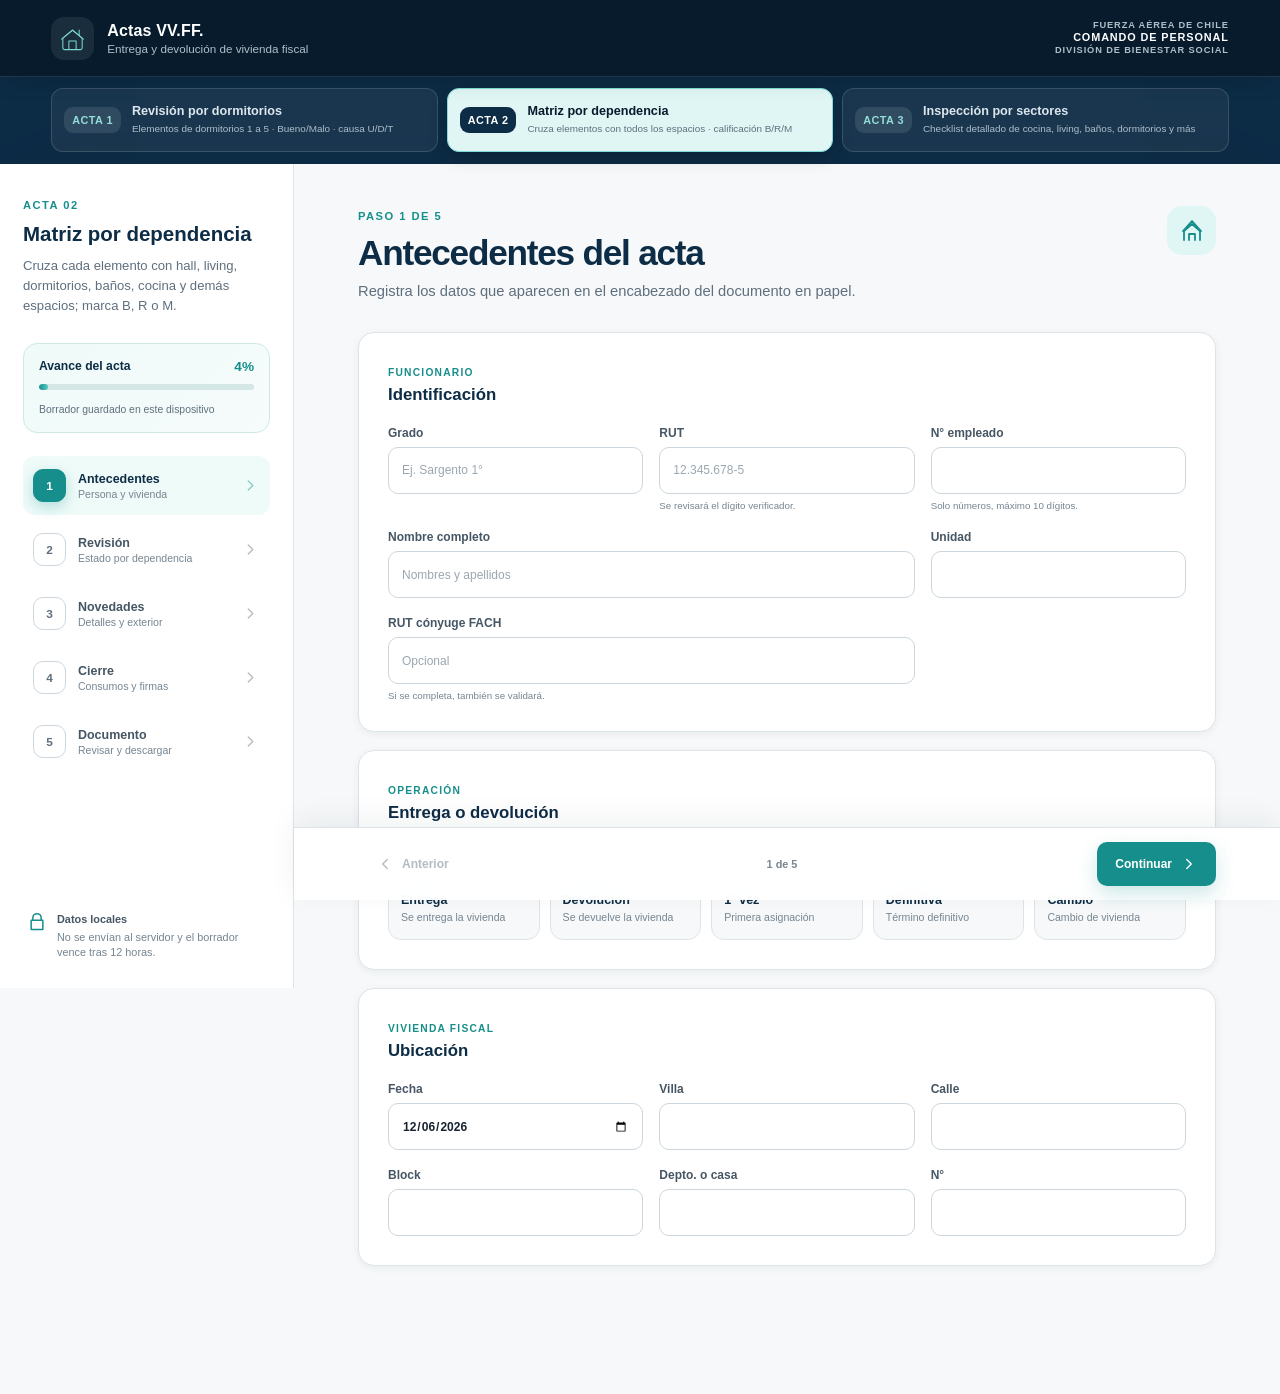
==== commit b6b70d97: "Renovar caché de estilos del selector de actas" ====
--- a/acta2.html
+++ b/acta2.html
@@ -8,7 +8,7 @@
     <meta http-equiv="Content-Security-Policy" content="default-src 'self'; base-uri 'none'; object-src 'none'; script-src 'self'; style-src 'self'; img-src 'self' data: blob:; font-src 'self'; connect-src 'none'; media-src 'none'; frame-src 'none'; worker-src 'none'; form-action 'none'" />
     <meta name="description" content="Acta digital de entrega o devolución con matriz de revisión por dependencia." />
     <title>Acta 2 · Matriz por dependencia</title>
-    <link rel="stylesheet" href="styles.css?v=20261114-2" />
+    <link rel="stylesheet" href="styles.css?v=20261114-3" />
     <link rel="stylesheet" href="acta2.css?v=20261113-2" />
   </head>
   <body>
--- a/styles.css
+++ b/styles.css
@@ -70,6 +70,18 @@
 .brand strong { font-size: 1rem; letter-spacing: 0.01em; }
 .brand small { margin-top: 2px; color: #aebfca; font-size: 0.73rem; }
 
+.institutional-mark {
+  color: #dce7ed;
+  display: grid;
+  gap: 2px;
+  text-align: right;
+  text-transform: uppercase;
+  letter-spacing: 0.055em;
+  line-height: 1.05;
+}
+.institutional-mark span { color: #aebfca; font-size: 0.58rem; font-weight: 700; }
+.institutional-mark strong { color: var(--white); font-size: 0.68rem; }
+
 .status-pill { display: flex; align-items: center; gap: 8px; border: 1px solid rgb(255 255 255 / 0.18); padding: 8px 12px; border-radius: 999px; color: #dce7ed; font-size: 0.76rem; font-weight: 700; }
 .status-pill span { width: 7px; height: 7px; background: #70d9a5; border-radius: 50%; box-shadow: 0 0 0 4px rgb(112 217 165 / 0.12); }
 
@@ -78,6 +90,55 @@
 .acta-switcher a:hover { color: var(--white); background: rgb(255 255 255 / 0.08); }
 .acta-switcher .is-active { color: var(--navy-950); background: #7edbd5; box-shadow: 0 3px 10px rgb(0 0 0 / 0.18); }
 .acta-switcher .is-pending { opacity: 0.48; cursor: not-allowed; }
+
+.acta-catalog-wrap {
+  background: var(--navy-900);
+  border-top: 1px solid rgb(255 255 255 / 0.08);
+  box-shadow: 0 7px 24px rgb(7 27 45 / 0.14);
+}
+.acta-catalog {
+  width: min(1600px, 100%);
+  margin: 0 auto;
+  padding: 11px clamp(18px, 4vw, 54px) 12px;
+  display: grid;
+  grid-template-columns: repeat(3, minmax(0, 1fr));
+  gap: 9px;
+}
+.acta-option {
+  min-width: 0;
+  min-height: 64px;
+  padding: 10px 12px;
+  border: 1px solid rgb(255 255 255 / 0.14);
+  border-radius: 12px;
+  background: rgb(255 255 255 / 0.055);
+  color: #dce7ed;
+  display: flex;
+  align-items: center;
+  gap: 11px;
+  text-decoration: none;
+  transition: 0.18s ease;
+}
+.acta-option:hover { border-color: rgb(126 219 213 / 0.65); background: rgb(255 255 255 / 0.1); transform: translateY(-1px); }
+.acta-option.is-active { border-color: #7edbd5; background: var(--teal-100); color: var(--navy-950); box-shadow: 0 5px 18px rgb(0 0 0 / 0.18); }
+.acta-number {
+  flex: 0 0 auto;
+  min-width: 54px;
+  padding: 7px 8px;
+  border-radius: 9px;
+  background: rgb(255 255 255 / 0.1);
+  color: #92ddd8;
+  text-align: center;
+  font-size: 0.68rem;
+  font-weight: 900;
+  letter-spacing: 0.04em;
+  text-transform: uppercase;
+}
+.acta-option.is-active .acta-number { background: var(--navy-900); color: var(--white); }
+.acta-option-copy { min-width: 0; }
+.acta-option-copy strong, .acta-option-copy small { display: block; }
+.acta-option-copy strong { font-size: 0.79rem; line-height: 1.2; }
+.acta-option-copy small { margin-top: 4px; color: #aebfca; font-size: 0.62rem; line-height: 1.3; }
+.acta-option.is-active .acta-option-copy small { color: var(--slate-600); }
 
 .workspace { min-height: calc(100vh - 76px); display: grid; grid-template-columns: var(--sidebar-width) minmax(0, 1fr); max-width: 1600px; margin: 0 auto; background: var(--slate-50); box-shadow: 0 0 90px rgb(7 27 45 / 0.12); }
 
@@ -337,6 +398,8 @@
 
 @media (max-width: 1120px) {
   :root { --sidebar-width: 250px; }
+  .acta-option-copy small { display: none; }
+  .acta-option { min-height: 52px; }
   .main-content { padding-left: 35px; padding-right: 35px; }
   .choice-grid { grid-template-columns: repeat(2, minmax(0, 1fr)); }
   .inspection-item { grid-template-columns: minmax(160px, 0.8fr) minmax(350px, 1.7fr); }
@@ -348,9 +411,11 @@
   .topbar { height: 68px; padding: 0 17px; }
   .brand-mark { width: 38px; height: 38px; }
   .brand small { display: none; }
-  .status-pill { padding: 7px 9px; font-size: 0.65rem; }
-  .acta-switcher a, .acta-switcher > span { padding: 0 9px; }
-  .acta-switcher a span, .acta-switcher > span > span { display: none; }
+  .institutional-mark span { font-size: 0.5rem; }
+  .institutional-mark strong { font-size: 0.59rem; }
+  .acta-catalog { display: flex; overflow-x: auto; padding: 9px 13px 10px; scrollbar-width: none; }
+  .acta-catalog::-webkit-scrollbar { display: none; }
+  .acta-option { flex: 0 0 244px; }
   .workspace { min-height: calc(100vh - 68px); display: block; }
   .sidebar { position: sticky; top: 68px; z-index: 35; width: 100%; height: auto; padding: 0; overflow: visible; border-right: 0; border-bottom: 1px solid var(--slate-200); }
   .sidebar-intro, .progress-card, .privacy-note { display: none; }
@@ -377,9 +442,13 @@
 }
 
 @media (max-width: 560px) {
-  .status-pill { display: none; }
-  .topbar { justify-content: flex-start; }
-  .acta-switcher { position: static; transform: none; margin-left: auto; }
+  .topbar { justify-content: space-between; }
+  .brand { gap: 8px; }
+  .brand strong { font-size: 0.88rem; }
+  .institutional-mark { max-width: 124px; }
+  .institutional-mark span { font-size: 0.44rem; }
+  .institutional-mark strong { font-size: 0.52rem; }
+  .acta-option { flex-basis: 225px; }
 }
 
 @media (max-width: 520px) {
@@ -401,7 +470,7 @@
 }
 
 @media print {
-  .topbar, .sidebar, .form-actions, .section-heading, .export-card, .preview-toolbar { display: none !important; }
+  .topbar, .acta-catalog-wrap, .sidebar, .form-actions, .section-heading, .export-card, .preview-toolbar { display: none !important; }
   .workspace, .main-content, #actaForm, .form-step { display: block !important; padding: 0; background: white; }
   .form-step:not([data-step="4"]) { display: none !important; }
   .document-preview { padding: 0; border: 0; background: white; }
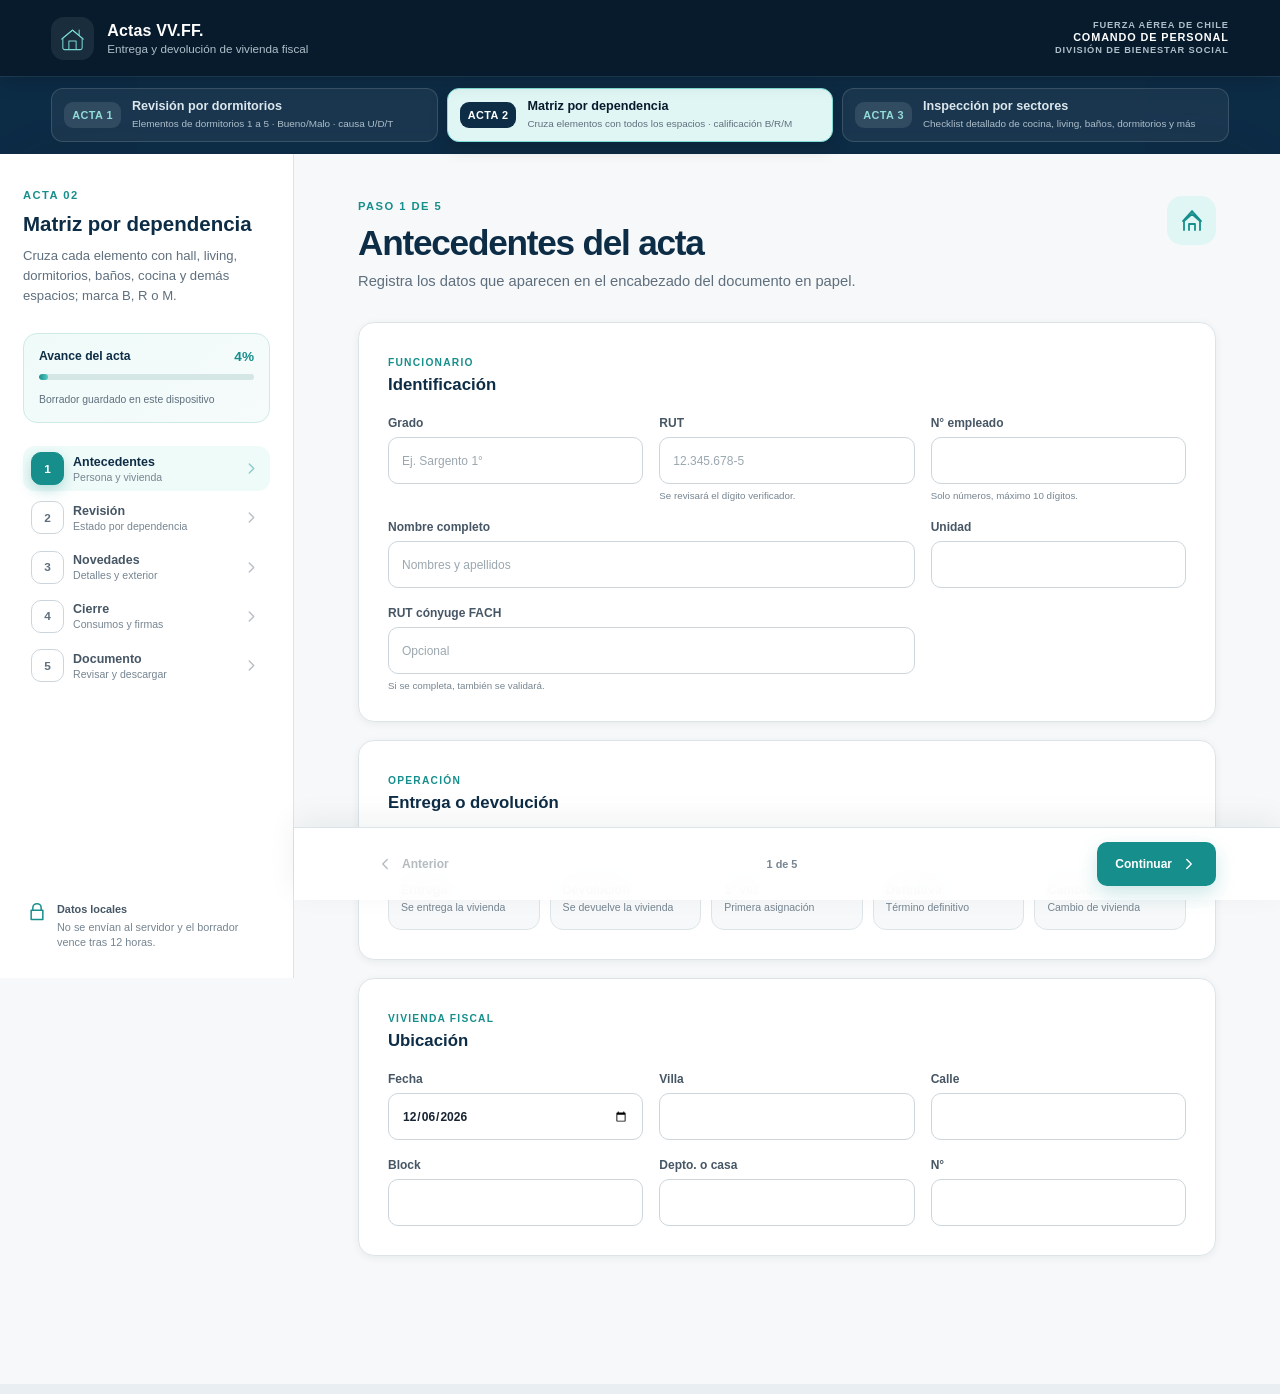
==== commit 03b66d21: "Activar descarga móvil y firmas corregidas en acta2.html" ====
--- a/acta2.html
+++ b/acta2.html
@@ -8,7 +8,7 @@
     <meta http-equiv="Content-Security-Policy" content="default-src 'self'; base-uri 'none'; object-src 'none'; script-src 'self'; style-src 'self'; img-src 'self' data: blob:; font-src 'self'; connect-src 'none'; media-src 'none'; frame-src 'none'; worker-src 'none'; form-action 'none'" />
     <meta name="description" content="Acta digital de entrega o devolución con matriz de revisión por dependencia." />
     <title>Acta 2 · Matriz por dependencia</title>
-    <link rel="stylesheet" href="styles.css?v=20261114-3" />
+    <link rel="stylesheet" href="styles.css?v=20261114-4" />
     <link rel="stylesheet" href="acta2.css?v=20261113-2" />
   </head>
   <body>
@@ -168,9 +168,9 @@
 
             <section class="form-step" data-step="4" hidden aria-labelledby="a2Step4Title">
               <div class="section-heading document-heading"><div><span class="eyebrow">Paso 5 de 5</span><h2 id="a2Step4Title">Documento listo para revisar</h2><p>El PDF se crea en este dispositivo y conserva el formato de matriz del acta.</p></div><button type="button" class="button secondary" id="refreshPreview">Actualizar vista</button></div>
-              <div class="export-card"><div class="export-icon"><svg viewBox="0 0 24 24"><path d="M7 2h7l5 5v15H7zM14 2v5h5M12 11v7M9 15l3 3 3-3"/></svg></div><div><span class="card-kicker">Exportación local</span><h3>Acta 2 · Formato matriz</h3><p>4 páginas A4 apaisadas, listas para guardar o imprimir.</p></div><div class="export-actions"><button type="button" class="button primary download-button" id="downloadPdf">Descargar PDF</button><button type="button" class="button secondary" id="startNewActa">Nueva acta</button></div></div>
+              <div class="export-card"><div class="export-icon"><svg viewBox="0 0 24 24"><path d="M7 2h7l5 5v15H7zM14 2v5h5M12 11v7M9 15l3 3 3-3"/></svg></div><div><span class="card-kicker">Exportación local</span><h3>Acta 2 · Formato matriz</h3><p>3 páginas oficio verticales, con la misma distribución del formulario impreso.</p></div><div class="export-actions"><button type="button" class="button primary download-button" id="downloadPdf">Descargar PDF</button><button type="button" class="button secondary" id="startNewActa">Nueva acta</button></div></div>
               <div class="resume-note"><svg viewBox="0 0 24 24"><path d="M4 4v6h6M20 20v-6h-6M5.6 15A8 8 0 0 0 19 17M18.4 9A8 8 0 0 0 5 7"/></svg><span><strong>El borrador queda guardado.</strong> Cambiar entre Acta 1 y Acta 2 no borra lo que hayas escrito.</span></div>
-              <div class="preview-toolbar"><div><strong>Vista previa</strong><span>4 páginas · A4 apaisado</span></div><div class="preview-tabs" id="previewTabs" role="tablist"></div></div>
+              <div class="preview-toolbar"><div><strong>Vista previa</strong><span>3 páginas · oficio vertical</span></div><div class="preview-tabs" id="previewTabs" role="tablist"></div></div>
               <div class="document-preview"><div class="paper wide-paper"><canvas id="previewCanvas"></canvas></div></div>
             </section>
           </form>
@@ -181,8 +181,8 @@
     </div>
     <div class="toast" id="toast" role="status" aria-live="polite"><svg viewBox="0 0 24 24"><path d="m5 12 4 4L19 6"/></svg><span>Guardado</span></div>
     <div class="modal-backdrop" id="finishModal" hidden><section class="finish-modal" role="dialog" aria-modal="true"><div class="finish-modal-icon"><svg viewBox="0 0 24 24"><path d="m5 12 4 4L19 6"/></svg></div><span class="card-kicker" id="finishKicker">Descarga completada</span><h2 id="finishTitle">PDF descargado correctamente</h2><p id="finishDescription">Puedes mantener este borrador o comenzar una nueva Acta 2.</p><div class="finish-options"><button type="button" class="finish-option keep" id="keepDraft"><span class="finish-option-icon"><svg viewBox="0 0 24 24"><path d="M4 4v6h6M20 20v-6h-6M5.6 15A8 8 0 0 0 19 17M18.4 9A8 8 0 0 0 5 7"/></svg></span><span><strong>Mantener borrador</strong><small>Podrás retomarla después</small></span></button><button type="button" class="finish-option new" id="confirmNewActa"><span class="finish-option-icon"><svg viewBox="0 0 24 24"><path d="M12 5v14M5 12h14"/></svg></span><span><strong>Iniciar nueva acta</strong><small>Limpiará campos y firmas</small></span></button></div><button type="button" class="modal-cancel" id="cancelModal">Cancelar</button></section></div>
-    <script src="security.js?v=20261114-1"></script>
+    <script src="security.js?v=20261114-2"></script>
     <script src="validation.js?v=20261114-1"></script>
-    <script src="acta2.js?v=20261114-1"></script>
+    <script src="acta2.js?v=20261114-3"></script>
   </body>
 </html>
--- a/styles.css
+++ b/styles.css
@@ -330,8 +330,8 @@
 .signature-card { margin: 0; }
 .signature-heading { margin-bottom: 15px; display: flex; justify-content: space-between; align-items: flex-start; gap: 15px; }
 .clear-signature { border: 0; padding: 6px; color: var(--teal-600); background: transparent; font-size: 0.68rem; font-weight: 800; }
-.signature-pad { position: relative; height: 155px; margin-top: 14px; border: 1px dashed #9aacb6; border-radius: 12px; overflow: hidden; background-color: #fbfcfc; background-image: linear-gradient(#eff3f5 1px, transparent 1px), linear-gradient(90deg, #eff3f5 1px, transparent 1px); background-size: 22px 22px; touch-action: none; }
-.signature-pad canvas { width: 100%; height: 100%; display: block; cursor: crosshair; touch-action: none; }
+.signature-pad { position: relative; height: 155px; margin-top: 14px; border: 1px dashed #9aacb6; border-radius: 12px; overflow: hidden; background-color: #fbfcfc; background-image: linear-gradient(#eff3f5 1px, transparent 1px), linear-gradient(90deg, #eff3f5 1px, transparent 1px); background-size: 22px 22px; touch-action: none; user-select: none; -webkit-user-select: none; -webkit-touch-callout: none; }
+.signature-pad canvas { width: 100%; height: 100%; display: block; cursor: crosshair; touch-action: none; user-select: none; -webkit-user-select: none; -webkit-user-drag: none; }
 .signature-pad > span { position: absolute; left: 0; right: 0; bottom: 7px; text-align: center; color: #9ba7af; font-size: 0.59rem; pointer-events: none; }
 .signature-grid + .tip-card { margin-top: 18px; }
 
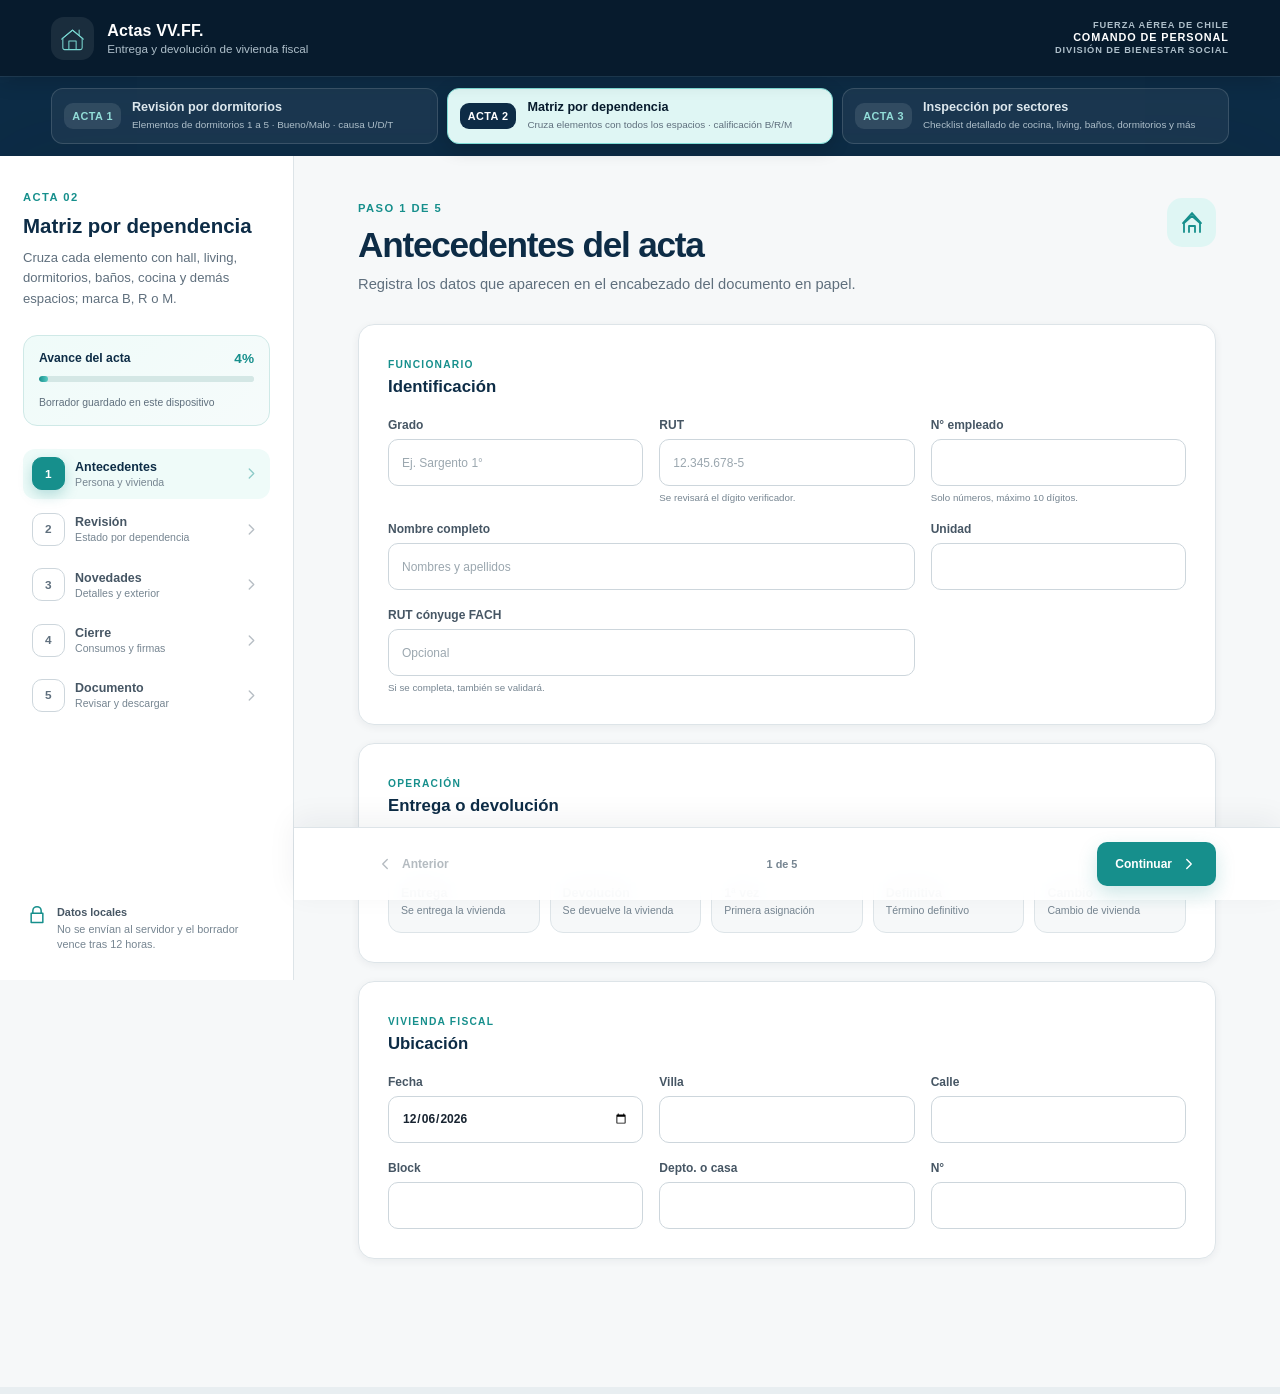
==== commit 7c3c6264: "Mejorar firma movil a pantalla completa" ====
--- a/acta2.html
+++ b/acta2.html
@@ -8,7 +8,7 @@
     <meta http-equiv="Content-Security-Policy" content="default-src 'self'; base-uri 'none'; object-src 'none'; script-src 'self'; style-src 'self'; img-src 'self' data: blob:; font-src 'self'; connect-src 'none'; media-src 'none'; frame-src 'none'; worker-src 'none'; form-action 'none'" />
     <meta name="description" content="Acta digital de entrega o devolución con matriz de revisión por dependencia." />
     <title>Acta 2 · Matriz por dependencia</title>
-    <link rel="stylesheet" href="styles.css?v=20261114-4" />
+    <link rel="stylesheet" href="styles.css?v=20261114-5" />
     <link rel="stylesheet" href="acta2.css?v=20261113-2" />
   </head>
   <body>
@@ -181,8 +181,8 @@
     </div>
     <div class="toast" id="toast" role="status" aria-live="polite"><svg viewBox="0 0 24 24"><path d="m5 12 4 4L19 6"/></svg><span>Guardado</span></div>
     <div class="modal-backdrop" id="finishModal" hidden><section class="finish-modal" role="dialog" aria-modal="true"><div class="finish-modal-icon"><svg viewBox="0 0 24 24"><path d="m5 12 4 4L19 6"/></svg></div><span class="card-kicker" id="finishKicker">Descarga completada</span><h2 id="finishTitle">PDF descargado correctamente</h2><p id="finishDescription">Puedes mantener este borrador o comenzar una nueva Acta 2.</p><div class="finish-options"><button type="button" class="finish-option keep" id="keepDraft"><span class="finish-option-icon"><svg viewBox="0 0 24 24"><path d="M4 4v6h6M20 20v-6h-6M5.6 15A8 8 0 0 0 19 17M18.4 9A8 8 0 0 0 5 7"/></svg></span><span><strong>Mantener borrador</strong><small>Podrás retomarla después</small></span></button><button type="button" class="finish-option new" id="confirmNewActa"><span class="finish-option-icon"><svg viewBox="0 0 24 24"><path d="M12 5v14M5 12h14"/></svg></span><span><strong>Iniciar nueva acta</strong><small>Limpiará campos y firmas</small></span></button></div><button type="button" class="modal-cancel" id="cancelModal">Cancelar</button></section></div>
-    <script src="security.js?v=20261114-2"></script>
+    <script src="security.js?v=20261114-3"></script>
     <script src="validation.js?v=20261114-1"></script>
-    <script src="acta2.js?v=20261114-3"></script>
+    <script src="acta2.js?v=20261114-4"></script>
   </body>
 </html>
--- a/styles.css
+++ b/styles.css
@@ -333,6 +333,21 @@
 .signature-pad { position: relative; height: 155px; margin-top: 14px; border: 1px dashed #9aacb6; border-radius: 12px; overflow: hidden; background-color: #fbfcfc; background-image: linear-gradient(#eff3f5 1px, transparent 1px), linear-gradient(90deg, #eff3f5 1px, transparent 1px); background-size: 22px 22px; touch-action: none; user-select: none; -webkit-user-select: none; -webkit-touch-callout: none; }
 .signature-pad canvas { width: 100%; height: 100%; display: block; cursor: crosshair; touch-action: none; user-select: none; -webkit-user-select: none; -webkit-user-drag: none; }
 .signature-pad > span { position: absolute; left: 0; right: 0; bottom: 7px; text-align: center; color: #9ba7af; font-size: 0.59rem; pointer-events: none; }
+.expand-signature { width: 100%; min-height: 44px; margin: 14px 0 9px; border: 1px solid #9bcfcd; border-radius: 11px; color: var(--teal-600); background: var(--teal-50); font-size: 0.72rem; font-weight: 800; }
+.expand-signature::before { content: "↗"; margin-right: 7px; font-size: 1rem; }
+.signature-fullscreen-bar { display: none; }
+body.signature-mode { overflow: hidden; overscroll-behavior: none; }
+.signature-pad.is-fullscreen { position: fixed; inset: 0; z-index: 500; width: 100vw; height: 100dvh; margin: 0; padding: env(safe-area-inset-top) 0 env(safe-area-inset-bottom); border: 0; border-radius: 0; display: grid; grid-template-rows: auto minmax(0, 1fr); background-color: #f8fbfc; background-size: 34px 34px; }
+.signature-pad.is-fullscreen .signature-fullscreen-bar { min-height: 72px; padding: 12px max(16px, env(safe-area-inset-right)) 12px max(16px, env(safe-area-inset-left)); display: flex; align-items: center; justify-content: space-between; gap: 15px; color: var(--white); background: var(--navy-900); box-shadow: 0 4px 18px rgb(4 26 43 / 0.2); }
+.signature-fullscreen-bar > div { display: flex; align-items: center; gap: 9px; }
+.signature-fullscreen-bar > div:first-child { min-width: 0; align-items: flex-start; flex-direction: column; gap: 2px; }
+.signature-fullscreen-bar small { color: #a9c3d0; font-size: 0.58rem; font-weight: 800; letter-spacing: 0.12em; text-transform: uppercase; }
+.signature-fullscreen-bar strong { overflow: hidden; text-overflow: ellipsis; white-space: nowrap; font-size: 0.9rem; }
+.signature-fullscreen-bar button { min-height: 44px; padding: 0 15px; border-radius: 10px; font-weight: 800; }
+.signature-fullscreen-clear { border: 1px solid #7692a0; color: var(--white); background: transparent; }
+.signature-fullscreen-done { border: 1px solid var(--teal-600); color: var(--white); background: var(--teal-600); }
+.signature-pad.is-fullscreen canvas { grid-row: 2; min-height: 0; cursor: crosshair; }
+.signature-pad.is-fullscreen > span { bottom: max(15px, calc(env(safe-area-inset-bottom) + 8px)); color: #647783; font-size: 0.72rem; font-weight: 700; }
 .signature-grid + .tip-card { margin-top: 18px; }
 
 .document-heading { align-items: center; }
@@ -461,7 +476,8 @@
   .paper-checks { grid-template-columns: repeat(5, minmax(42px, 1fr)); }
   .paper-check { min-width: 42px; }
   .attribution-option { flex: 1 1 auto; justify-content: center; }
-  .signature-pad { height: 140px; }
+  .signature-pad { height: 220px; }
+  .signature-pad.is-fullscreen { height: 100dvh; }
   .preview-toolbar { align-items: flex-start; flex-direction: column; }
   .export-card { padding: 16px; }
   .finish-modal { padding: 24px 18px; }
